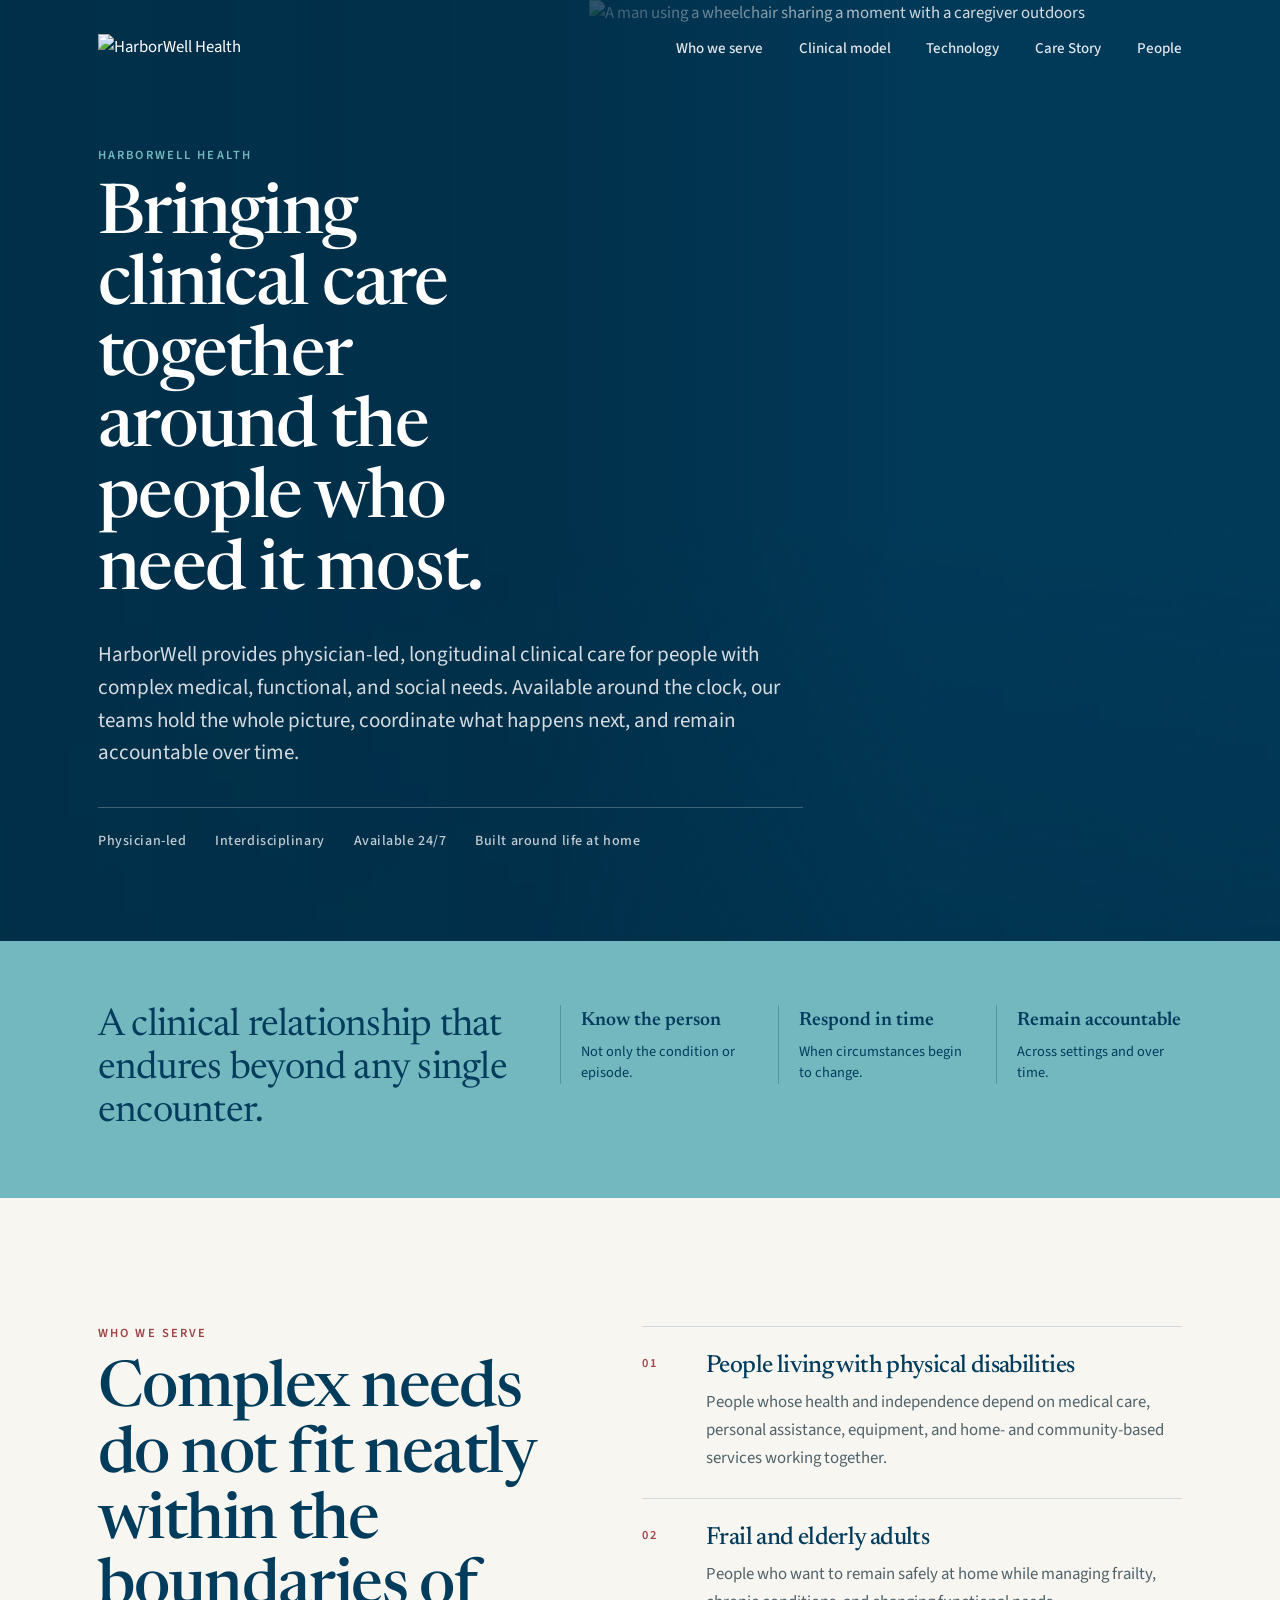
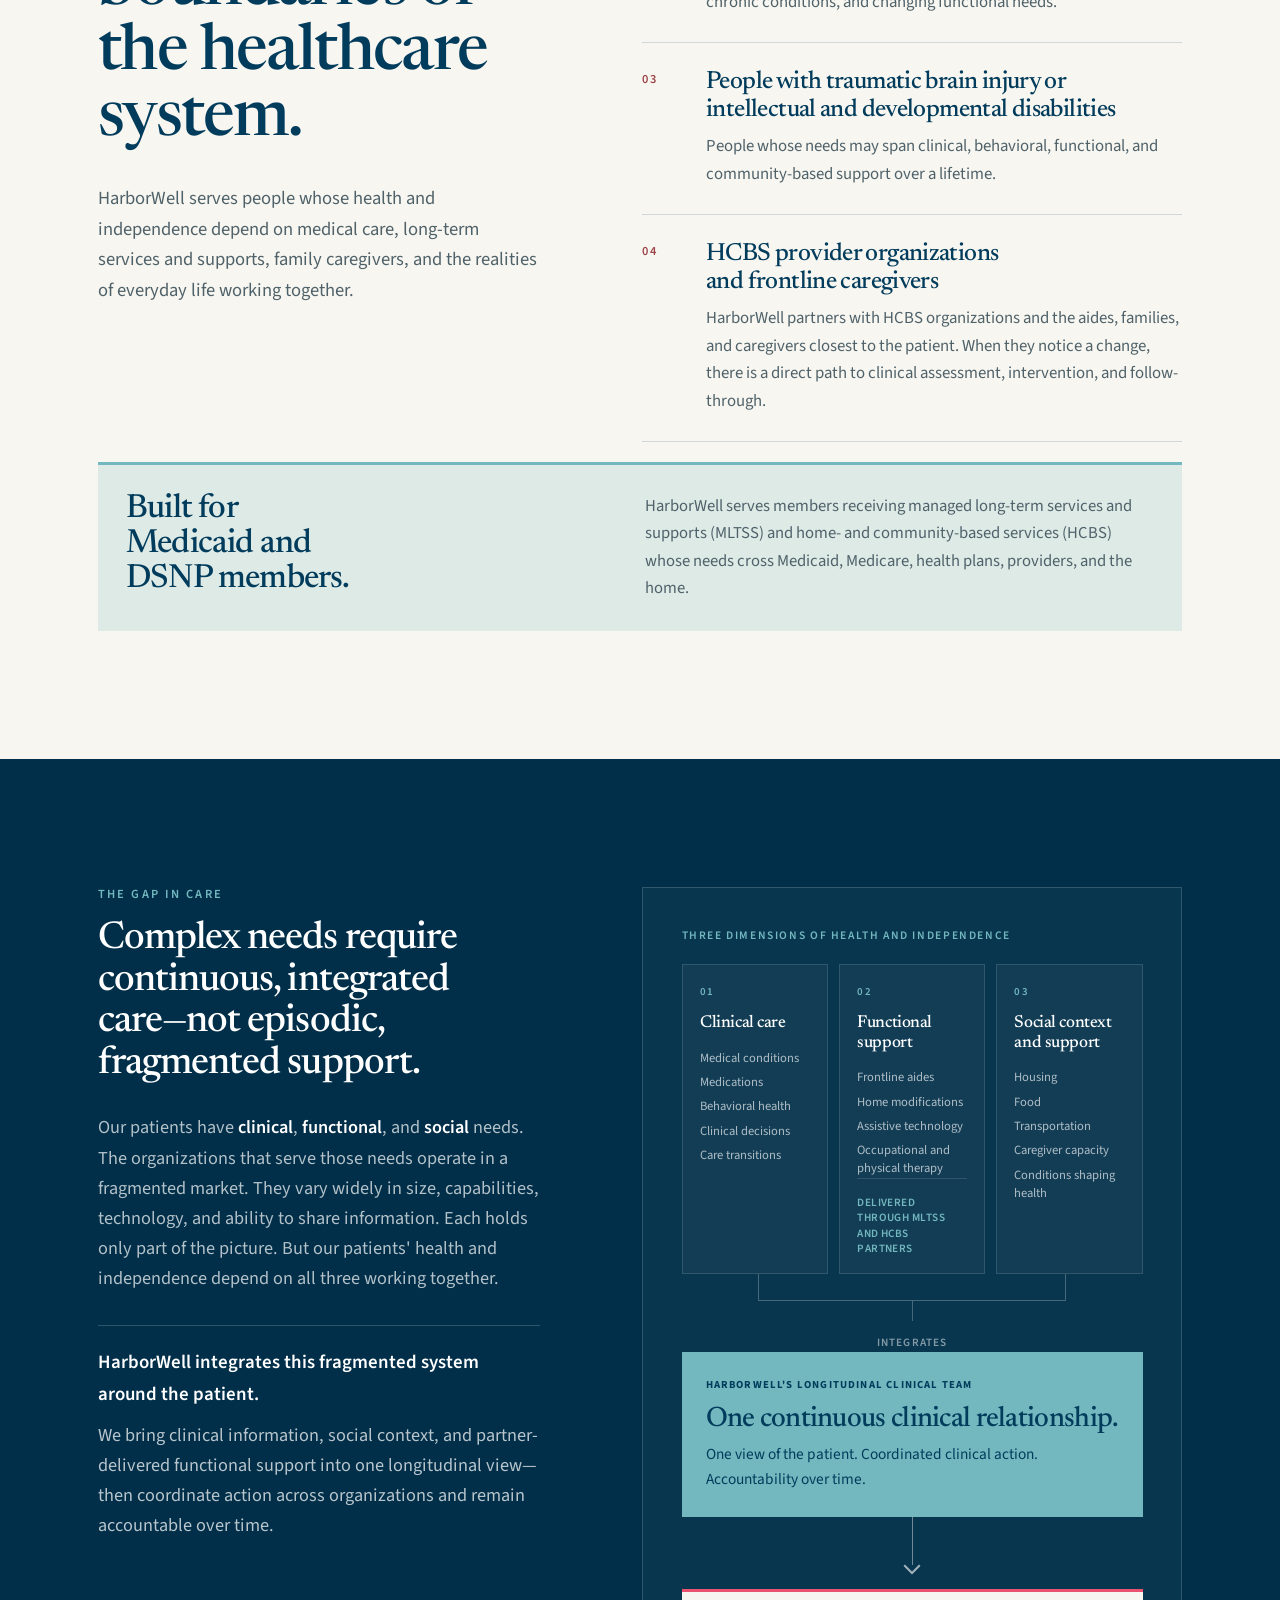
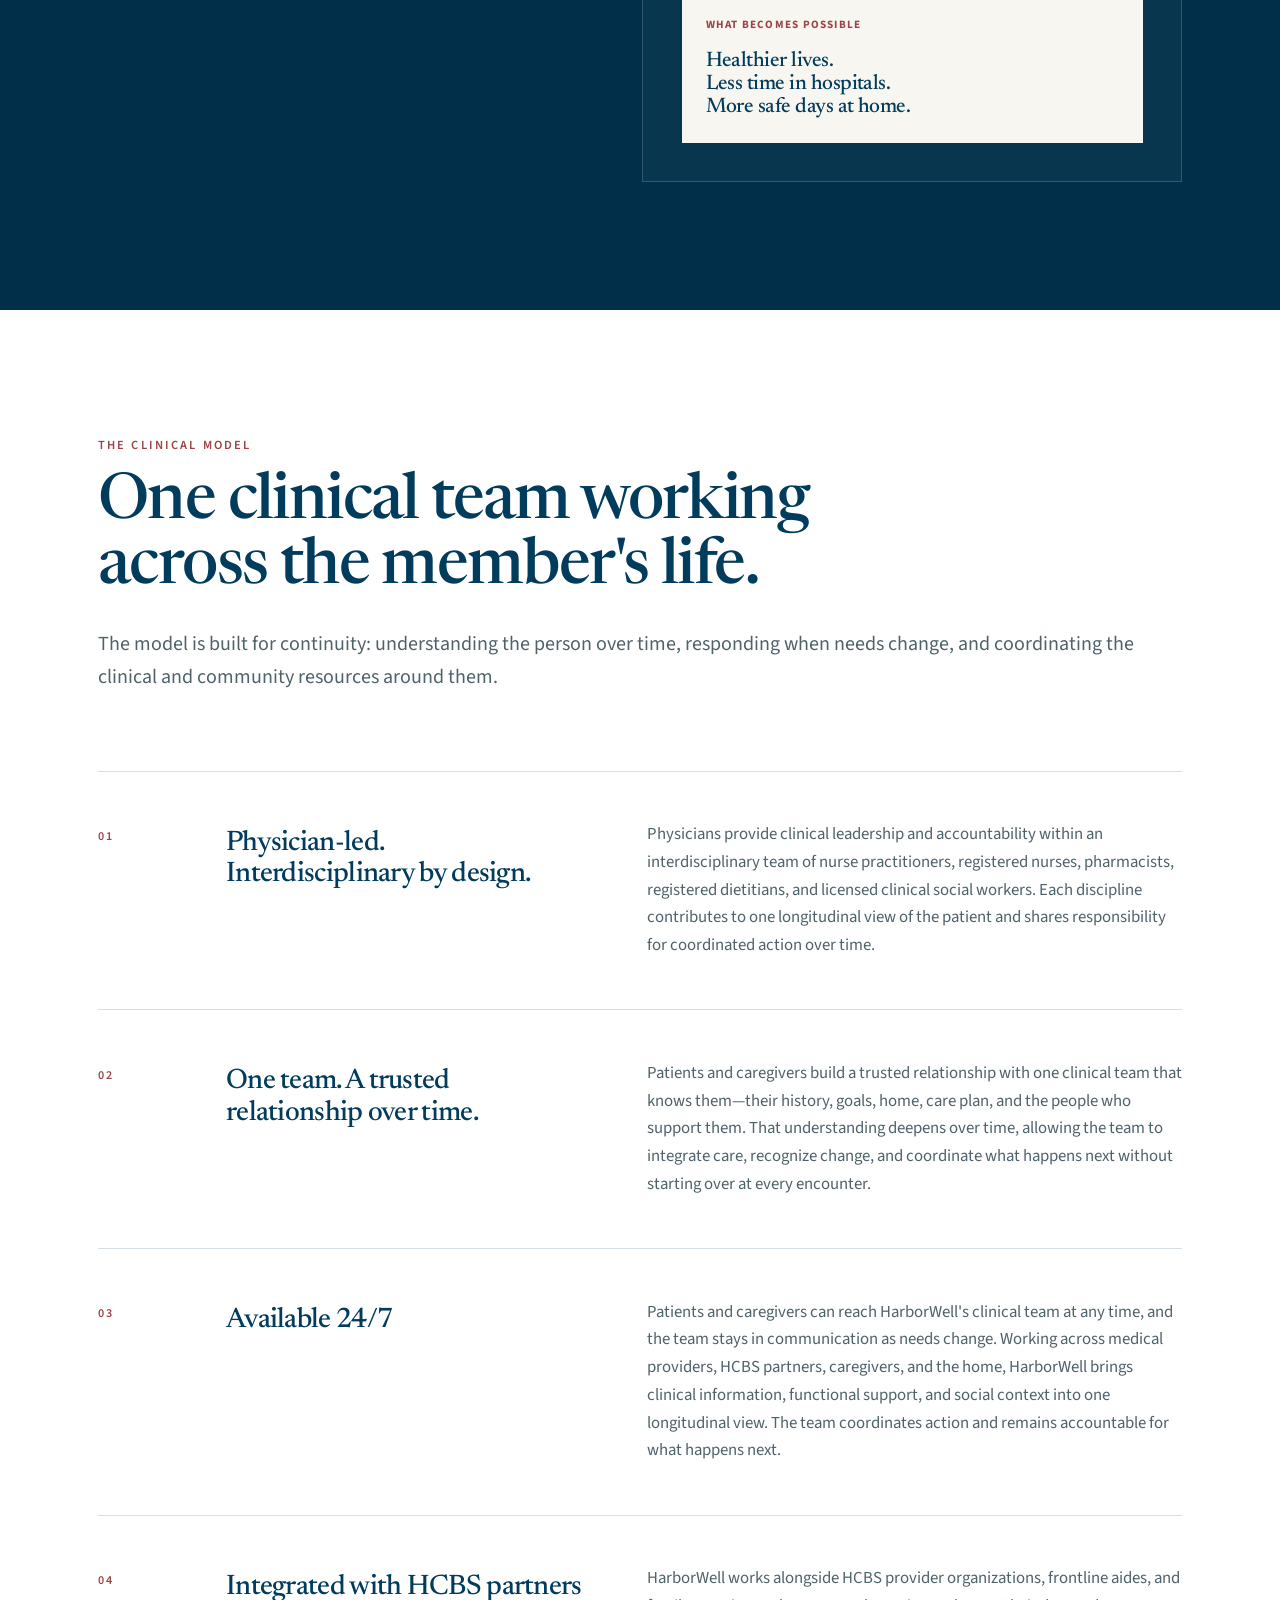
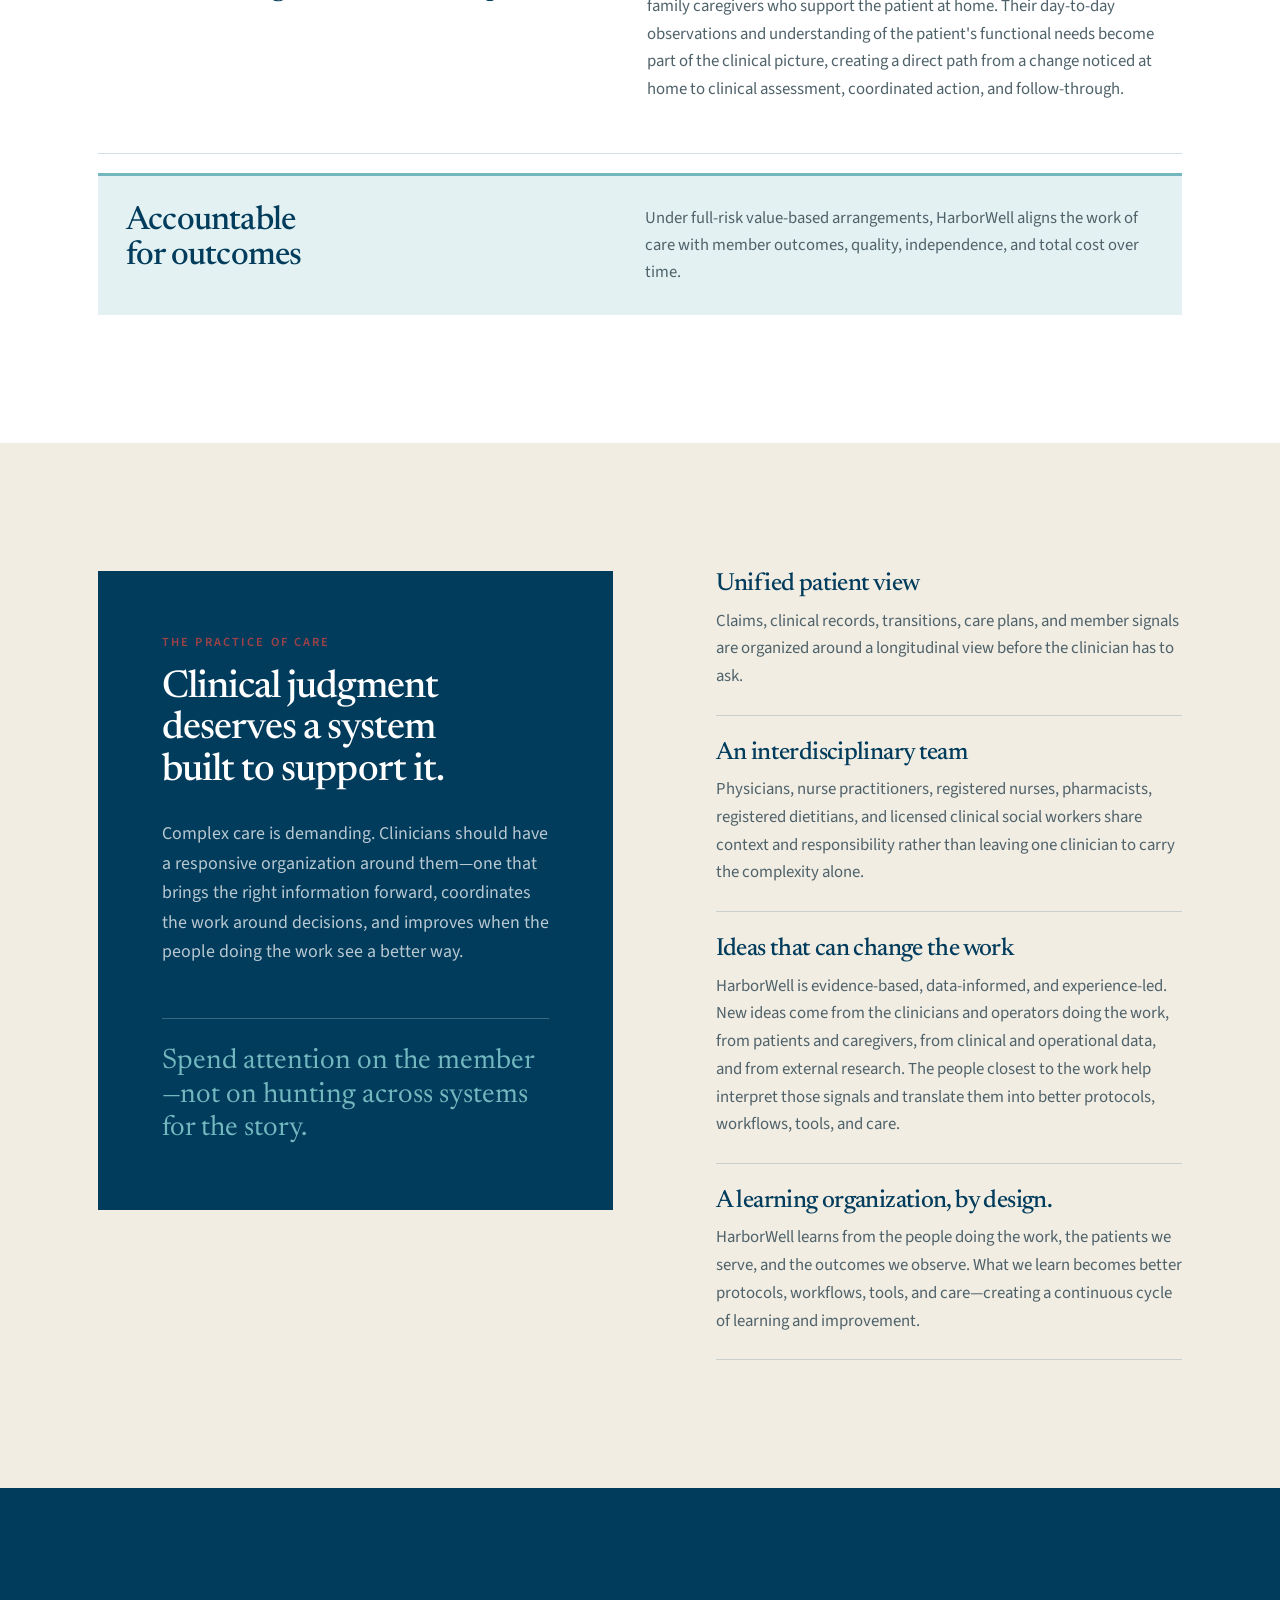
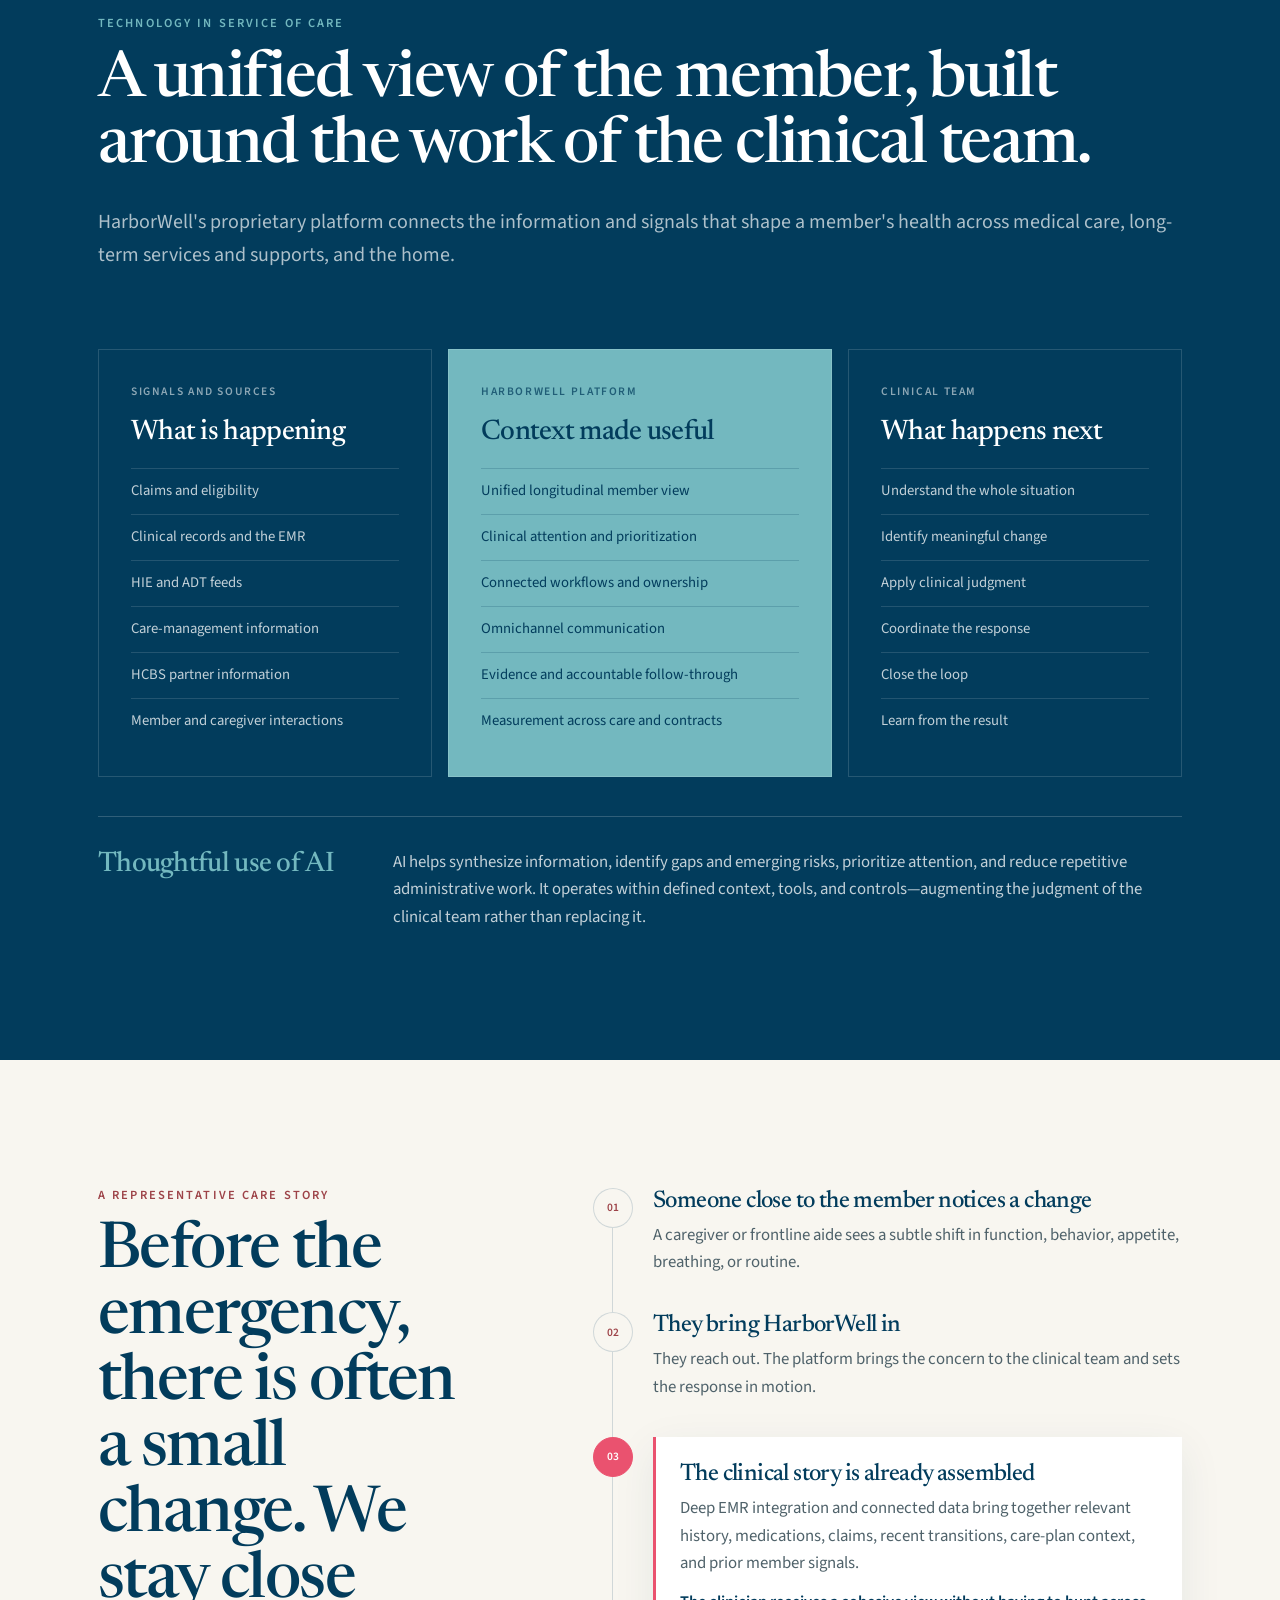
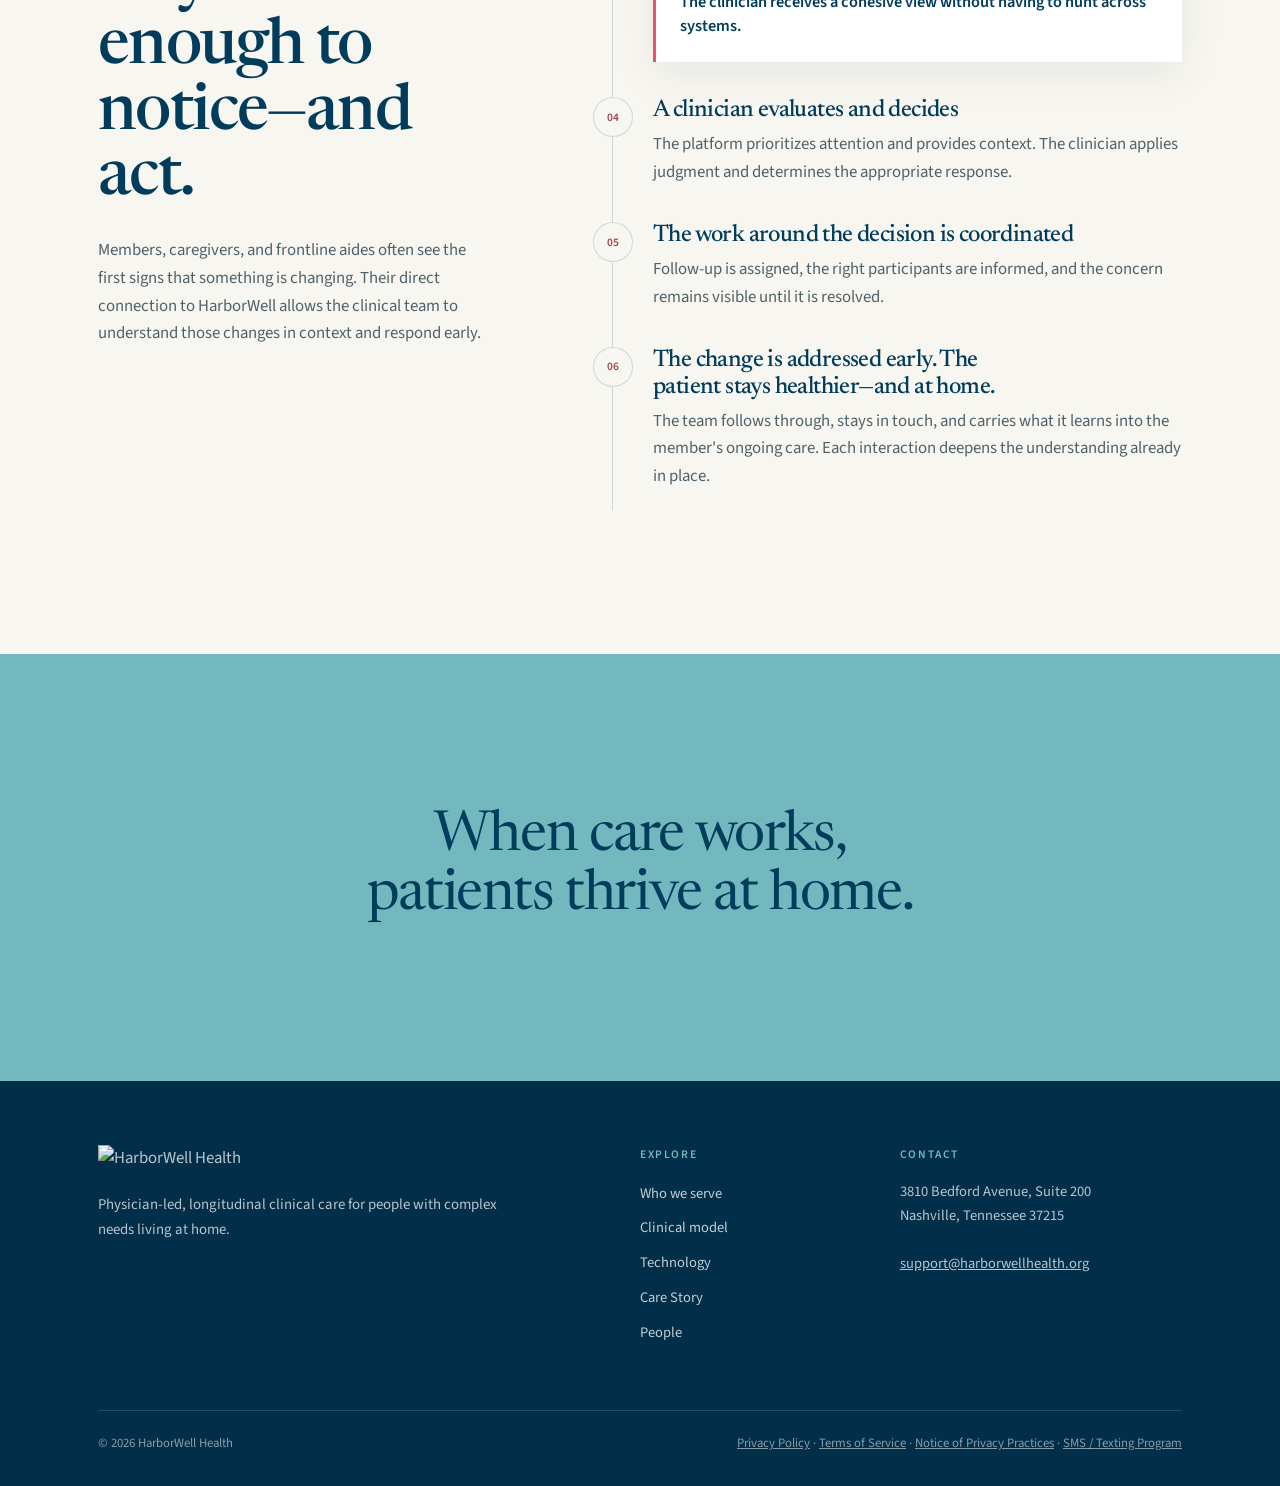
==== index.html @ b3f8090c "Initial commit: HarborWell Health website" ====
<!doctype html>
<html lang="en">
<head>
  <meta charset="utf-8">
  <meta name="viewport" content="width=device-width, initial-scale=1">
  <meta name="description" content="HarborWell Health brings physician-led, longitudinal clinical care together around people with complex needs living at home.">
  <title>HarborWell Health | Clinical care centered on the person</title>
  <link rel="preconnect" href="https://fonts.googleapis.com">
  <link rel="preconnect" href="https://fonts.gstatic.com" crossorigin>
  <link href="https://fonts.googleapis.com/css2?family=Newsreader:opsz,wght@6..72,400;6..72,500;6..72,600&amp;family=Source+Sans+3:wght@400;500;600&amp;display=swap" rel="stylesheet">
  <style>
    :root {
      --navy: #023c5c;
      --navy-deep: #012f49;
      --navy-soft: #0d4e6d;
      --ivory: #f1ede3;
      --ivory-light: #f8f6f0;
      --teal: #73b8bf;
      --teal-light: #dbecee;
      --coral: #ea526f;
      --brick: #9d4348;
      --mist: #b5c1c1;
      --ink: #18313e;
      --slate: #4f626a;
      --line: rgba(2, 60, 92, 0.16);
      --white: #fff;
      --serif: "Newsreader", Georgia, serif;
      --sans: "Source Sans 3", Arial, sans-serif;
      --max: 1180px;
      --gutter: clamp(1.25rem, 4vw, 3rem);
      --section: clamp(5rem, 10vw, 9rem);
    }

    *, *::before, *::after { box-sizing: border-box; }

    html { scroll-behavior: smooth; }

    section[id], footer[id] { scroll-margin-top: 88px; }

    body {
      margin: 0;
      color: var(--ink);
      background: var(--ivory-light);
      font-family: var(--sans);
      font-size: 1.05rem;
      line-height: 1.65;
      -webkit-font-smoothing: antialiased;
    }

    body.menu-open { overflow: hidden; }

    img { display: block; max-width: 100%; }

    a { color: inherit; }

    p { margin: 0 0 1.25rem; }

    h1, h2, h3, h4 {
      margin: 0;
      color: var(--navy);
      font-family: var(--serif);
      font-weight: 500;
      line-height: 1.03;
      letter-spacing: -0.025em;
      text-wrap: balance;
    }

    h1 { font-size: clamp(3rem, 5.4vw, 5.5rem); }
    h2 { font-size: clamp(2.45rem, 5vw, 4.8rem); }
    h3 { font-size: clamp(1.55rem, 2.2vw, 2.15rem); line-height: 1.12; }

    .container {
      width: min(100%, var(--max));
      margin-inline: auto;
      padding-inline: var(--gutter);
    }

    .section { padding-block: var(--section); }

    .eyebrow {
      display: block;
      margin-bottom: 1.1rem;
      color: var(--brick);
      font-size: 0.78rem;
      font-weight: 600;
      letter-spacing: 0.17em;
      line-height: 1.2;
      text-transform: uppercase;
    }

    .section-intro {
      max-width: none;
      margin-bottom: clamp(3rem, 6vw, 5rem);
    }

    .section-intro p {
      max-width: none;
      margin-top: 1.6rem;
      color: var(--slate);
      font-size: clamp(1.08rem, 1.6vw, 1.25rem);
    }

    .skip-link {
      position: fixed;
      top: 0.5rem;
      left: 0.5rem;
      z-index: 1000;
      padding: 0.65rem 0.9rem;
      color: var(--white);
      background: var(--navy);
      transform: translateY(-150%);
    }

    .skip-link:focus { transform: translateY(0); }

    /* Header */
    .site-header {
      position: fixed;
      inset: 0 0 auto;
      z-index: 20;
      color: var(--white);
      border-bottom: 1px solid transparent;
      background: transparent;
      transition: background 220ms ease, border-color 220ms ease, box-shadow 220ms ease;
    }

    .site-header.is-scrolled {
      border-color: rgba(255,255,255,0.11);
      background: rgba(1, 47, 73, 0.96);
      box-shadow: 0 8px 28px rgba(1, 35, 54, 0.16);
      -webkit-backdrop-filter: blur(12px);
      backdrop-filter: blur(12px);
    }

    .nav {
      display: flex;
      min-height: 96px;
      align-items: center;
      justify-content: space-between;
      gap: 2rem;
      transition: min-height 220ms ease;
    }

    .site-header.is-scrolled .nav { min-height: 72px; }

    .brand { display: inline-flex; align-items: center; text-decoration: none; }
    .brand img { width: 218px; height: auto; transition: width 220ms ease; }
    .site-header.is-scrolled .brand img { width: 176px; }

    .nav-links {
      display: flex;
      margin: 0;
      padding: 0;
      align-items: center;
      gap: clamp(1.25rem, 2.8vw, 2.4rem);
      list-style: none;
    }

    .nav-links a {
      padding-block: 0.35rem;
      border-bottom: 1px solid transparent;
      color: rgba(255,255,255,0.88);
      font-size: 0.94rem;
      font-weight: 500;
      text-decoration: none;
      transition: color 160ms ease, border-color 160ms ease;
    }

    .nav-links a:hover,
    .nav-links a:focus-visible {
      color: var(--white);
      border-color: rgba(255,255,255,0.65);
    }

    .menu-toggle {
      display: none;
      width: 44px;
      height: 44px;
      padding: 0;
      border: 1px solid rgba(255,255,255,0.35);
      border-radius: 50%;
      color: var(--white);
      background: transparent;
      font: inherit;
      cursor: pointer;
    }

    .menu-toggle span,
    .menu-toggle::before,
    .menu-toggle::after {
      display: block;
      width: 18px;
      height: 1px;
      margin: 4px auto;
      background: currentColor;
      content: "";
      transition: transform 180ms ease, opacity 180ms ease;
    }

    .menu-toggle[aria-expanded="true"] span { opacity: 0; }
    .menu-toggle[aria-expanded="true"]::before { transform: translateY(5px) rotate(45deg); }
    .menu-toggle[aria-expanded="true"]::after { transform: translateY(-5px) rotate(-45deg); }

    /* Hero */
    .hero {
      position: relative;
      min-height: min(960px, 100svh);
      overflow: hidden;
      color: var(--white);
      background: var(--navy);
    }

    .hero::before {
      position: absolute;
      inset: 0;
      z-index: 1;
      background:
        linear-gradient(90deg, rgba(1,47,73,0.97) 0%, rgba(1,47,73,0.89) 43%, rgba(1,47,73,0.18) 72%, rgba(1,47,73,0.12) 100%),
        linear-gradient(0deg, rgba(1,47,73,0.45), transparent 45%);
      content: "";
    }

    .hero__image {
      position: absolute;
      inset: 0 0 0 46%;
      width: 54%;
      height: 100%;
      object-fit: cover;
      object-position: center 35%;
    }

    .hero__inner {
      position: relative;
      z-index: 2;
      display: flex;
      min-height: min(960px, 100svh);
      padding-top: 148px;
      padding-bottom: 88px;
      align-items: flex-end;
    }

    .hero__copy { width: min(760px, 65%); }

    .hero .eyebrow { color: var(--teal); }

    .hero h1 {
      max-width: 10ch;
      color: var(--white);
    }

    .hero__lead {
      max-width: 43rem;
      margin-top: 1.9rem;
      margin-bottom: 0;
      color: rgba(255,255,255,0.83);
      font-size: clamp(1.1rem, 1.65vw, 1.32rem);
      line-height: 1.55;
    }

    .hero__principles {
      display: flex;
      margin-top: 2.4rem;
      padding-top: 1.35rem;
      border-top: 1px solid rgba(255,255,255,0.24);
      flex-wrap: wrap;
      gap: 0.55rem 1.8rem;
      color: rgba(255,255,255,0.76);
      font-size: 0.88rem;
      font-weight: 500;
      letter-spacing: 0.04em;
    }

    /* Thesis */
    .thesis {
      padding-block: clamp(2.8rem, 5vw, 4.4rem);
      color: var(--navy);
      background: var(--teal);
    }

    .thesis__grid {
      display: grid;
      grid-template-columns: 1.5fr repeat(3, 0.65fr);
      gap: 2rem;
      align-items: start;
    }

    .thesis__statement {
      max-width: 28rem;
      font-family: var(--serif);
      font-size: clamp(1.75rem, 3vw, 2.75rem);
      line-height: 1.12;
      letter-spacing: -0.02em;
    }

    .thesis__item {
      padding-left: 1.25rem;
      border-left: 1px solid rgba(2,60,92,0.28);
    }

    .thesis__item strong {
      display: block;
      margin-bottom: 0.35rem;
      font-family: var(--serif);
      font-size: 1.2rem;
      font-weight: 600;
    }

    .thesis__item span { display: block; font-size: 0.9rem; line-height: 1.45; }

    /* Who we serve */
    .serve { background: var(--ivory-light); }

    .serve__grid {
      display: grid;
      grid-template-columns: 0.9fr 1.1fr;
      gap: clamp(3rem, 8vw, 7rem);
      align-items: start;
    }

    .serve__lead {
      position: sticky;
      top: 3rem;
    }

    .serve__lead p {
      max-width: 34rem;
      margin-top: 1.8rem;
      color: var(--slate);
      font-size: 1.16rem;
    }

    .population-list {
      margin: 0;
      padding: 0;
      border-top: 1px solid var(--line);
      list-style: none;
    }

    .population-list li {
      display: grid;
      padding-block: 1.6rem;
      border-bottom: 1px solid var(--line);
      grid-template-columns: 3rem 1fr;
      gap: 1rem;
    }

    .population-list .num {
      color: var(--brick);
      font-size: 0.78rem;
      font-weight: 600;
      letter-spacing: 0.12em;
    }

    .population-list h3 { margin-bottom: 0.55rem; font-size: 1.55rem; }
    .population-list p { margin: 0; color: var(--slate); }

    .serve__context {
      display: grid;
      margin-top: clamp(0.75rem, 1.5vw, 1.25rem);
      padding: clamp(1.5rem, 2.2vw, 2.25rem);
      border-top: 3px solid var(--teal);
      grid-column: 1 / -1;
      grid-template-columns: 0.9fr 1.1fr;
      gap: clamp(2rem, 8vw, 7rem);
      background: rgba(115,184,191,0.2);
    }

    .serve__context h3 {
      max-width: 13ch;
      font-size: clamp(1.75rem, 2.6vw, 2.75rem);
      line-height: 1.05;
    }

    .serve__context p {
      max-width: 44rem;
      margin: 0;
      align-self: end;
      color: var(--slate);
      font-size: clamp(1.02rem, 1.3vw, 1.15rem);
    }

    /* Fragmentation */
    .fragment {
      color: rgba(255,255,255,0.82);
      background: var(--navy-deep);
    }

    .fragment h2, .fragment h3 { color: var(--white); }
    .fragment h2 {
      font-size: clamp(2.15rem, 3vw, 3.35rem);
      line-height: 1.08;
    }
    .fragment .eyebrow { color: var(--teal); }

    .fragment__grid {
      display: grid;
      grid-template-columns: 0.9fr 1.1fr;
      gap: clamp(3rem, 8vw, 7rem);
      align-items: start;
    }

.fragment__copy {
  padding-top: 0;
  align-self: start;
}

    .fragment__copy p {
      max-width: 34rem;
      margin-top: 1.7rem;
      color: rgba(255,255,255,0.92);
      font-size: 1.14rem;
      font-weight: 500;
    }

    .fragment__copy .fragment__problem {
      color: rgba(255,255,255,0.7);
      font-weight: 400;
    }

    .fragment__problem strong {
      color: var(--white);
      font-weight: 600;
    }

    .fragment__copy .fragment__gap-copy {
      padding-left: 1.1rem;
      border-left: 2px solid var(--teal);
      color: rgba(255,255,255,0.62);
      font-weight: 400;
    }

    .fragment__gap-copy strong {
      display: block;
      margin-top: 0.35rem;
      color: var(--white);
      font-weight: 600;
    }

    .fragment__copy .fragment__response {
      margin-top: 2rem;
      padding-top: 1.35rem;
      border-top: 1px solid rgba(255,255,255,0.18);
      color: rgba(255,255,255,0.72);
      font-weight: 400;
    }

    .fragment__response strong {
      display: block;
      margin-bottom: 0.65rem;
      color: var(--white);
      font-size: 1.18rem;
      font-weight: 600;
    }

    .fragment__copy .supporting-detail {
      color: rgba(255,255,255,0.58);
      font-weight: 400;
    }

    .fragment__diagram {
      position: relative;
      padding: clamp(1.4rem, 3vw, 2.4rem);
      border: 1px solid rgba(255,255,255,0.16);
      background: rgba(255,255,255,0.035);
    }

    .fragment__label {
      margin-bottom: 1.2rem;
      color: var(--teal);
      font-size: 0.72rem;
      font-weight: 600;
      letter-spacing: 0.14em;
      text-transform: uppercase;
    }

    .dimensions {
      display: grid;
      grid-template-columns: repeat(3, minmax(0, 1fr));
      gap: 0.65rem;
    }

    .dimension {
      display: flex;
      min-height: 260px;
      padding: 1.1rem;
      border: 1px solid rgba(255,255,255,0.13);
      flex-direction: column;
      color: rgba(255,255,255,0.66);
      background: rgba(255,255,255,0.035);
    }

    .dimension__number {
      margin-bottom: 0.8rem;
      color: var(--teal);
      font-size: 0.68rem;
      font-weight: 600;
      letter-spacing: 0.12em;
    }

    .dimension h3 {
      color: var(--white);
      font-size: 1.08rem;
      line-height: 1.15;
    }

    .dimension ul {
      margin: 1rem 0 0;
      padding: 0;
      list-style: none;
      font-size: 0.79rem;
      line-height: 1.42;
    }

    .dimension li + li { margin-top: 0.4rem; }

    .dimension__note {
      margin-top: auto;
      padding-top: 1rem;
      border-top: 1px solid rgba(255,255,255,0.12);
      color: var(--teal);
      font-size: 0.7rem;
      font-weight: 600;
      line-height: 1.35;
      letter-spacing: 0.04em;
      text-transform: uppercase;
    }

    .dimension-connector {
      position: relative;
      display: flex;
      height: 78px;
      align-items: flex-end;
      justify-content: center;
      color: rgba(255,255,255,0.5);
      font-size: 0.7rem;
      font-weight: 600;
      letter-spacing: 0.1em;
      text-transform: uppercase;
    }

    .dimension-connector::before {
      position: absolute;
      top: 0;
      right: 16.667%;
      left: 16.667%;
      height: 27px;
      border-right: 1px solid rgba(255,255,255,0.25);
      border-bottom: 1px solid rgba(255,255,255,0.25);
      border-left: 1px solid rgba(255,255,255,0.25);
      content: "";
    }

    .dimension-connector::after {
      position: absolute;
      top: 27px;
      left: 50%;
      width: 1px;
      height: 20px;
      background: rgba(255,255,255,0.25);
      content: "";
    }

    .continuity-card {
      padding: 1.5rem;
      color: var(--navy);
      background: var(--teal);
    }

    .continuity-card__kicker {
      display: block;
      margin-bottom: 0.65rem;
      font-size: 0.67rem;
      font-weight: 700;
      letter-spacing: 0.11em;
      text-transform: uppercase;
    }

    .continuity-card h3 {
      margin-bottom: 0.45rem;
      color: var(--navy);
      font-family: var(--serif);
      font-size: clamp(1.45rem, 2.2vw, 2rem);
      line-height: 1.08;
    }
    .continuity-card p { margin: 0; font-size: 0.96rem; }

    .outcome-connector {
      position: relative;
      height: 72px;
    }

    .outcome-connector::before {
      position: absolute;
      top: 0;
      left: 50%;
      width: 1px;
      height: 48px;
      background: rgba(255,255,255,0.42);
      content: "";
    }

    .outcome-connector::after {
      position: absolute;
      bottom: 17px;
      left: calc(50% - 6px);
      width: 12px;
      height: 12px;
      border-right: 2px solid rgba(255,255,255,0.62);
      border-bottom: 2px solid rgba(255,255,255,0.62);
      content: "";
      transform: rotate(45deg);
    }

    .outcomes-card {
      padding: 1.5rem;
      border-top: 3px solid var(--coral);
      color: var(--navy);
      background: var(--ivory-light);
    }

    .outcomes-card__kicker {
      display: block;
      margin-bottom: 1rem;
      color: var(--brick);
      font-size: 0.7rem;
      font-weight: 700;
      letter-spacing: 0.11em;
      text-transform: uppercase;
    }

    .outcomes-card h3 {
      max-width: none;
      margin: 0;
      color: var(--navy);
      font-family: var(--serif);
      font-size: clamp(1.25rem, 1.65vw, 1.7rem);
      line-height: 1.08;
    }

    .outcomes-card h3 span { display: block; }

    .outcomes-card p {
      max-width: 58rem;
      margin: 1rem 0 0;
      color: var(--slate);
      font-size: 0.94rem;
      line-height: 1.55;
    }

    .outcomes-card p strong {
      color: var(--navy);
      font-weight: 600;
    }

    /* Model */
    .model { background: var(--white); }

    .model__list {
      border-top: 1px solid var(--line);
    }

    .model__row {
      display: grid;
      padding-block: clamp(1.8rem, 4vw, 3.1rem);
      border-bottom: 1px solid var(--line);
      grid-template-columns: 5rem 0.8fr 1.15fr;
      gap: clamp(1rem, 4vw, 3rem);
      align-items: start;
    }

    .model__number {
      padding-top: 0.35rem;
      color: var(--brick);
      font-size: 0.76rem;
      font-weight: 600;
      letter-spacing: 0.14em;
    }

    .model__row h3 { padding-top: 0.4rem; }
    .model__row p { max-width: 37rem; margin: 0; color: var(--slate); }

    /* Practice */
    .practice { background: var(--ivory); }

    .practice__grid {
      display: grid;
      grid-template-columns: 1.05fr 0.95fr;
      gap: clamp(3rem, 8vw, 7rem);
      align-items: start;
    }

    .practice__statement {
      padding: clamp(2rem, 5vw, 4rem);
      color: var(--white);
      background: var(--navy);
    }

    .practice__statement h2 {
      color: var(--white);
      font-size: clamp(2.15rem, 3vw, 3.35rem);
      line-height: 1.08;
    }

    .practice__statement p {
      margin-top: 1.7rem;
      color: rgba(255,255,255,0.72);
      font-size: 1.12rem;
    }

    .practice__quote {
      margin-top: 3.2rem;
      padding-top: 1.6rem;
      border-top: 1px solid rgba(255,255,255,0.22);
      color: var(--teal);
      font-family: var(--serif);
      font-size: clamp(1.45rem, 2.2vw, 2rem);
      line-height: 1.2;
    }

    .practice__points {
      display: grid;
      gap: 0;
      padding-top: 0;
      align-self: start;
    }

    .practice__point {
      padding-block: 1.5rem;
      border-bottom: 1px solid var(--line);
    }

    .practice__point:first-child { padding-top: 0; }
    .practice__point h3 { margin-bottom: 0.55rem; font-size: 1.55rem; }
    .practice__point p { margin: 0; color: var(--slate); }

    /* Care story */
    .story { background: var(--ivory-light); }

    .story__grid {
      display: grid;
      grid-template-columns: 0.8fr 1.2fr;
      gap: clamp(3rem, 8vw, 7rem);
      align-items: start;
    }

    .story__intro { position: sticky; top: 3rem; align-self: start; }
    .story__intro p { margin-top: 1.5rem; color: var(--slate); }

    .story__steps {
      position: relative;
      display: grid;
      gap: 0;
    }

    .story__steps::before {
      position: absolute;
      top: 1rem;
      bottom: 1rem;
      left: 19px;
      width: 1px;
      background: var(--line);
      content: "";
    }

    .story__step {
      position: relative;
      display: grid;
      padding: 0 0 2.2rem;
      grid-template-columns: 40px 1fr;
      gap: 1.25rem;
    }

    .story__dot {
      position: relative;
      z-index: 1;
      display: grid;
      width: 40px;
      height: 40px;
      border: 1px solid var(--line);
      border-radius: 50%;
      place-items: center;
      color: var(--brick);
      background: var(--ivory-light);
      font-size: 0.72rem;
      font-weight: 600;
    }

    .story__step h3 { margin-bottom: 0.45rem; font-size: 1.5rem; }
    .story__step p { margin: 0; color: var(--slate); }
    .story__step .story__emphasis {
      margin-top: 0.8rem;
      color: var(--navy);
      font-size: 1.02rem;
      font-weight: 600;
      line-height: 1.45;
    }

    .story__step--context .story__body {
      padding: 1.5rem;
      border-left: 3px solid var(--coral);
      background: var(--white);
      box-shadow: 0 12px 40px rgba(2,60,92,0.08);
    }

    .story__step--context .story__dot {
      border-color: var(--coral);
      color: var(--white);
      background: var(--coral);
    }

    /* Technology */
    .technology {
      color: rgba(255,255,255,0.76);
      background: var(--navy);
    }

    .technology h2, .technology h3 { color: var(--white); }
    .technology .eyebrow { color: var(--teal); }
    .technology .section-intro p {
      color: rgba(255,255,255,0.68);
    }

    .platform-flow {
      display: grid;
      grid-template-columns: 1fr 1.15fr 1fr;
      gap: 1rem;
      align-items: stretch;
    }

    .platform-column {
      padding: clamp(1.3rem, 3vw, 2rem);
      border: 1px solid rgba(255,255,255,0.14);
    }

    .platform-column--core {
      color: var(--navy);
      background: var(--teal);
    }

    .platform-column--core h3 { color: var(--navy); }

    .platform-kicker {
      display: block;
      margin-bottom: 1rem;
      font-size: 0.72rem;
      font-weight: 600;
      letter-spacing: 0.14em;
      text-transform: uppercase;
      opacity: 0.72;
    }

    .platform-column h3 { margin-bottom: 1.2rem; }

    .platform-list { margin: 0; padding: 0; list-style: none; }

    .platform-list li {
      padding-block: 0.65rem;
      border-top: 1px solid rgba(255,255,255,0.13);
      font-size: 0.92rem;
    }

    .platform-column--core .platform-list li { border-color: rgba(2,60,92,0.2); }

    .ai-note {
      display: grid;
      margin-top: 2.4rem;
      padding-top: 2rem;
      border-top: 1px solid rgba(255,255,255,0.18);
      grid-template-columns: 0.5fr 1.5fr;
      gap: 2rem;
    }

    .ai-note h3 { color: var(--teal); }
    .ai-note p { max-width: 48rem; margin: 0; }

    /* People */
    .people { background: var(--white); }

    .people__grid {
      display: grid;
      grid-template-columns: 1fr 1fr;
      gap: clamp(3rem, 8vw, 7rem);
      align-items: start;
    }

    .people__copy p {
      max-width: 35rem;
      margin-top: 1.7rem;
      color: var(--slate);
      font-size: 1.12rem;
    }

    .experience {
      display: grid;
      border-top: 1px solid var(--line);
      grid-template-columns: 1fr 1fr;
    }

    .experience span {
      padding: 1.2rem 0.5rem 1.2rem 0;
      border-bottom: 1px solid var(--line);
      color: var(--navy);
      font-family: var(--serif);
      font-size: 1.18rem;
    }

    .experience span:nth-child(even) { padding-left: 1.2rem; border-left: 1px solid var(--line); }

    .culture-note {
      margin-top: clamp(3.5rem, 7vw, 6rem);
      padding: clamp(2rem, 5vw, 4rem);
      color: var(--navy);
      background: var(--ivory);
    }

    .culture-note__grid {
      display: grid;
      grid-template-columns: 0.8fr 1.2fr;
      gap: clamp(2rem, 6vw, 5rem);
      align-items: start;
    }

    .culture-note p { margin: 0; color: var(--slate); font-size: 1.08rem; }

    /* Shared accountability */
    .system { background: var(--ivory-light); }

    .system__grid {
      display: grid;
      grid-template-columns: repeat(3, 1fr);
      border-top: 1px solid var(--line);
      border-bottom: 1px solid var(--line);
    }

    .system__item { padding: 2rem; }
    .system__item + .system__item { border-left: 1px solid var(--line); }
    .system__item h3 { margin-bottom: 1rem; }
    .system__item p { margin: 0; color: var(--slate); }

    .accountability {
      display: grid;
      margin-top: 4rem;
      padding: clamp(2rem, 5vw, 4rem);
      color: rgba(255,255,255,0.74);
      background: var(--navy-deep);
      grid-template-columns: 0.9fr 1.1fr;
      gap: clamp(2rem, 6vw, 5rem);
      align-items: start;
    }

    .accountability h3 { color: var(--white); font-size: clamp(2rem, 3.6vw, 3.2rem); }

    .measure-list {
      display: grid;
      margin: 0;
      padding: 0;
      grid-template-columns: 1fr 1fr;
      gap: 0.8rem 1.5rem;
      list-style: none;
    }

    .measure-list li {
      padding-bottom: 0.65rem;
      border-bottom: 1px solid rgba(255,255,255,0.15);
      font-size: 0.92rem;
    }

    /* Close */
    .closing {
      padding-block: clamp(5.5rem, 12vw, 10rem);
      text-align: center;
      background: var(--teal);
    }

    .closing p {
      max-width: 24ch;
      margin: 0 auto;
      color: var(--navy);
      font-family: var(--serif);
      font-size: clamp(2.4rem, 4.4vw, 4.5rem);
      line-height: 1.06;
      letter-spacing: -0.025em;
      text-wrap: balance;
    }

    /* Footer */
    .site-footer {
      padding-block: 4rem 2rem;
      color: rgba(255,255,255,0.72);
      background: var(--navy-deep);
    }

    .footer__grid {
      display: grid;
      grid-template-columns: 1.4fr 0.6fr 0.8fr;
      gap: 3rem;
    }

    .footer__brand img { width: 190px; }
    .footer__brand p { max-width: 25rem; margin-top: 1.3rem; font-size: 0.93rem; }

    .footer__heading {
      margin-bottom: 1rem;
      color: var(--teal);
      font-size: 0.72rem;
      font-weight: 600;
      letter-spacing: 0.14em;
      text-transform: uppercase;
    }

    .footer__links { margin: 0; padding: 0; list-style: none; }
    .footer__links li { margin-bottom: 0.45rem; }

    .footer__links a {
      color: rgba(255,255,255,0.76);
      font-size: 0.91rem;
      text-decoration: none;
    }

    .footer__links a:hover,
    .footer__links a:focus-visible { color: var(--white); text-decoration: underline; }

    .footer__address { margin: 0; font-style: normal; font-size: 0.91rem; }

    .footer__bottom {
      display: flex;
      margin-top: 3.5rem;
      padding-top: 1.4rem;
      border-top: 1px solid rgba(255,255,255,0.14);
      justify-content: space-between;
      gap: 1rem;
      color: rgba(255,255,255,0.52);
      font-size: 0.8rem;
    }

    /* Subtle reveal, with content visible when JS is unavailable */
    .js .reveal {
      opacity: 0;
      transform: translateY(18px);
      transition: opacity 700ms ease, transform 700ms ease;
    }

    .js .reveal.is-visible { opacity: 1; transform: none; }

    @media (prefers-reduced-motion: reduce) {
      html { scroll-behavior: auto; }
      .js .reveal { opacity: 1; transform: none; transition: none; }
    }

    @media (max-width: 900px) {
      .nav { min-height: 82px; }
      .brand img { width: 180px; }
      .site-header.is-scrolled .nav { min-height: 66px; }
      .site-header.is-scrolled .brand img { width: 158px; }
      .menu-toggle { display: block; position: relative; z-index: 30; }

      .nav-links {
        position: fixed;
        inset: 0;
        z-index: 25;
        display: none;
        padding: 7rem var(--gutter) 3rem;
        align-items: flex-start;
        flex-direction: column;
        gap: 0;
        background: var(--navy-deep);
      }

      .nav-links.is-open { display: flex; }
      .nav-links li { width: 100%; }
      .nav-links a { display: block; padding-block: 1rem; border-bottom: 1px solid rgba(255,255,255,0.14); font-family: var(--serif); font-size: 1.8rem; }

      .hero { min-height: 900px; }
      .hero::before { background: linear-gradient(0deg, rgba(1,47,73,0.99) 0%, rgba(1,47,73,0.9) 48%, rgba(1,47,73,0.25) 100%); }
      .hero__image { inset: 0 0 auto; width: 100%; height: 52%; object-position: center 35%; }
      .hero__inner { min-height: 900px; padding-top: 120px; padding-bottom: 56px; align-items: flex-end; }
      .hero__copy { width: 100%; }
      .hero h1 { max-width: 11ch; }

      .thesis__grid,
      .serve__grid,
      .fragment__grid,
      .practice__grid,
      .story__grid,
      .people__grid,
      .culture-note__grid,
      .accountability { grid-template-columns: 1fr; }

      .thesis__grid { gap: 1.4rem; }
      .fragment__copy, .practice__points { padding-top: 0; }
      .thesis__item { padding: 1rem 0 0; border-top: 1px solid rgba(2,60,92,0.28); border-left: 0; }
      .serve__lead, .story__intro { position: static; }
      .serve__context { grid-template-columns: 1fr; gap: 1.25rem; }
      .platform-flow { grid-template-columns: 1fr; }
      .ai-note { grid-template-columns: 1fr; }
      .system__grid { grid-template-columns: 1fr; }
      .system__item { padding-inline: 0; }
      .system__item + .system__item { border-top: 1px solid var(--line); border-left: 0; }
      .footer__grid { grid-template-columns: 1fr 1fr; }
      .footer__brand { grid-column: 1 / -1; }
    }

    @media (max-width: 620px) {
      body { font-size: 1rem; }
      h1 { font-size: clamp(2.75rem, 11.5vw, 3.75rem); }
      .hero { min-height: 840px; }
      .hero__inner { min-height: 840px; }
      .hero__principles { display: grid; gap: 0.35rem; }
      .model__row { grid-template-columns: 2.5rem 1fr; }
      .model__row h3 { padding-top: 0; }
      .model__row p { grid-column: 2; }
      .dimensions { grid-template-columns: 1fr; }
      .dimension { min-height: 0; }
      .dimension-connector { height: 58px; }
      .dimension-connector::before {
        top: 0;
        right: auto;
        left: 50%;
        width: 1px;
        height: 25px;
        border: 0;
        background: rgba(255,255,255,0.25);
      }
      .dimension-connector::after { display: none; }
      .experience { grid-template-columns: 1fr; }
      .experience span:nth-child(even) { padding-left: 0; border-left: 0; }
      .measure-list { grid-template-columns: 1fr; }
      .footer__grid { grid-template-columns: 1fr; }
      .footer__brand { grid-column: auto; }
      .footer__bottom { flex-direction: column; }
    }
  </style>
  <script>document.documentElement.classList.add('js');</script>
</head>
<body>
  <a class="skip-link" href="#main">Skip to main content</a>

  <header class="site-header">
    <div class="container nav">
      <a class="brand" href="#top" aria-label="HarborWell Health home">
        <img src="https://static.wixstatic.com/media/47c97a_ce5856b21baf440bb5c9df2c99164563~mv2.png/v1/fill/w_302,h_94,al_c,q_85,usm_0.66_1.00_0.01,enc_avif,quality_auto/47c97a_ce5856b21baf440bb5c9df2c99164563~mv2.png" alt="HarborWell Health">
      </a>
      <button class="menu-toggle" type="button" aria-expanded="false" aria-controls="primary-navigation" aria-label="Open navigation"><span></span></button>
      <nav aria-label="Primary navigation">
        <ul class="nav-links" id="primary-navigation">
          <li><a href="#who-we-serve">Who we serve</a></li>
          <li><a href="#clinical-model">Clinical model</a></li>
          <li><a href="#technology">Technology</a></li>
          <li><a href="#care-story">Care Story</a></li>
          <li><a href="people.html">People</a></li>
        </ul>
      </nav>
    </div>
  </header>

  <main id="main">
    <section class="hero" id="top" aria-labelledby="hero-title">
      <img class="hero__image" src="https://static.wixstatic.com/media/47c97a_99fb8b028b574e80a5fd7dc023efbceb~mv2.jpg/v1/fill/w_1200,h_1200,al_c,q_90,enc_avif,quality_auto/47c97a_99fb8b028b574e80a5fd7dc023efbceb~mv2.jpg" alt="A man using a wheelchair sharing a moment with a caregiver outdoors">
      <div class="container hero__inner">
        <div class="hero__copy reveal">
          <span class="eyebrow">HarborWell Health</span>
          <h1 id="hero-title">Bringing clinical care together around the people who need it most.</h1>
          <p class="hero__lead">HarborWell provides physician-led, longitudinal clinical care for people with complex medical, functional, and social needs. Available around the clock, our teams hold the whole picture, coordinate what happens next, and remain accountable over time.</p>
          <div class="hero__principles" aria-label="HarborWell care principles">
            <span>Physician-led</span>
            <span>Interdisciplinary</span>
            <span>Available 24/7</span>
            <span>Built around life at home</span>
          </div>
        </div>
      </div>
    </section>

    <section class="thesis" aria-label="HarborWell's purpose">
      <div class="container thesis__grid reveal">
        <div class="thesis__statement">A clinical relationship that endures beyond any single encounter.</div>
        <div class="thesis__item"><strong>Know the person</strong><span>Not only the condition or episode.</span></div>
        <div class="thesis__item"><strong>Respond in time</strong><span>When circumstances begin to change.</span></div>
        <div class="thesis__item"><strong>Remain accountable</strong><span>Across settings and over time.</span></div>
      </div>
    </section>

    <section class="section serve" id="who-we-serve" aria-labelledby="serve-title">
      <div class="container">
        <div class="serve__grid">
          <div class="serve__lead reveal">
            <span class="eyebrow">Who we serve</span>
            <h2 id="serve-title">Complex needs do not fit neatly within the boundaries of the healthcare system.</h2>
            <p>HarborWell serves people whose health and independence depend on medical care, long-term services and supports, family caregivers, and the realities of everyday life working together.</p>
          </div>
          <ol class="population-list reveal">
            <li>
              <span class="num">01</span>
              <div><h3>People living with physical disabilities</h3><p>People whose health and independence depend on medical care, personal assistance, equipment, and home- and community-based services working together.</p></div>
            </li>
            <li>
              <span class="num">02</span>
              <div><h3>Frail and elderly adults</h3><p>People who want to remain safely at home while managing frailty, chronic conditions, and changing functional needs.</p></div>
            </li>
            <li>
              <span class="num">03</span>
              <div><h3>People with traumatic brain injury or intellectual and developmental disabilities</h3><p>People whose needs may span clinical, behavioral, functional, and community-based support over a lifetime.</p></div>
            </li>
            <li>
              <span class="num">04</span>
              <div><h3>HCBS provider organizations and frontline caregivers</h3><p>HarborWell partners with HCBS organizations and the aides, families, and caregivers closest to the patient. When they notice a change, there is a direct path to clinical assessment, intervention, and follow-through.</p></div>
            </li>
          </ol>
        </div>
        <aside class="serve__context reveal" aria-label="Program context">
          <h3>Built for Medicaid and DSNP members.</h3>
          <p>HarborWell serves members receiving managed long-term services and supports (MLTSS) and home- and community-based services (HCBS) whose needs cross Medicaid, Medicare, health plans, providers, and the home.</p>
        </aside>
      </div>
    </section>

    <section class="section fragment" aria-labelledby="fragment-title">
      <div class="container fragment__grid">
        <div class="fragment__copy reveal">
          <span class="eyebrow">The gap in care</span>
          <h2 id="fragment-title">Complex needs require continuous, integrated care—not episodic, fragmented support.</h2>
          <p class="fragment__problem">Our patients have <strong>clinical</strong>, <strong>functional</strong>, and <strong>social</strong> needs. The organizations that serve those needs operate in a fragmented market. They vary widely in size, capabilities, technology, and ability to share information. Each holds only part of the picture. But our patients' health and independence depend on all three working together.</p>
          <p class="fragment__response"><strong>HarborWell integrates this fragmented system around the patient.</strong> We bring clinical information, social context, and partner-delivered functional support into one longitudinal view—then coordinate action across organizations and remain accountable over time.</p>
        </div>
        <div class="fragment__diagram reveal" role="img" aria-label="Clinical care, functional support, and social context connected by HarborWell's longitudinal clinical team, leading to healthier lives, less time in hospitals, and more safe days at home">
          <div class="fragment__label">Three dimensions of health and independence</div>
          <div class="dimensions">
            <article class="dimension">
              <span class="dimension__number">01</span>
              <h3>Clinical care</h3>
              <ul>
                <li>Medical conditions</li>
                <li>Medications</li>
                <li>Behavioral health</li>
                <li>Clinical decisions</li>
                <li>Care transitions</li>
              </ul>
            </article>
            <article class="dimension">
              <span class="dimension__number">02</span>
              <h3>Functional support</h3>
              <ul>
                <li>Frontline aides</li>
                <li>Home modifications</li>
                <li>Assistive technology</li>
                <li>Occupational and physical therapy</li>
              </ul>
              <span class="dimension__note">Delivered through MLTSS and HCBS partners</span>
            </article>
            <article class="dimension">
              <span class="dimension__number">03</span>
              <h3>Social context and support</h3>
              <ul>
                <li>Housing</li>
                <li>Food</li>
                <li>Transportation</li>
                <li>Caregiver capacity</li>
                <li>Conditions shaping health</li>
              </ul>
            </article>
          </div>
          <div class="dimension-connector">Integrates</div>
          <div class="continuity-card">
            <span class="continuity-card__kicker">HarborWell's longitudinal clinical team</span>
            <h3>One continuous clinical relationship.</h3>
            <p>One view of the patient. Coordinated clinical action. Accountability over time.</p>
          </div>
          <div class="outcome-connector" aria-hidden="true"></div>
          <div class="outcomes-card">
            <span class="outcomes-card__kicker">What becomes possible</span>
            <h3><span>Healthier lives.</span><span>Less time in hospitals.</span><span>More safe days at home.</span></h3>
          </div>
        </div>
      </div>
    </section>

    <section class="section model" id="clinical-model" aria-labelledby="model-title">
      <div class="container">
        <div class="section-intro reveal">
          <span class="eyebrow">The clinical model</span>
          <h2 id="model-title">One clinical team working across the member's life.</h2>
          <p>The model is built for continuity: understanding the person over time, responding when needs change, and coordinating the clinical and community resources around them.</p>
        </div>
        <div class="model__list">
          <article class="model__row reveal">
            <span class="model__number">01</span>
            <h3>Physician-led. Interdisciplinary by design.</h3>
            <p>Physicians provide clinical leadership and accountability within an interdisciplinary team of nurse practitioners, registered nurses, pharmacists, registered dietitians, and licensed clinical social workers. Each discipline contributes to one longitudinal view of the patient and shares responsibility for coordinated action over time.</p>
          </article>
          <article class="model__row reveal">
            <span class="model__number">02</span>
            <h3>One team. A trusted relationship over time.</h3>
            <p>Patients and caregivers build a trusted relationship with one clinical team that knows them—their history, goals, home, care plan, and the people who support them. That understanding deepens over time, allowing the team to integrate care, recognize change, and coordinate what happens next without starting over at every encounter.</p>
          </article>
          <article class="model__row reveal">
            <span class="model__number">03</span>
            <h3>Available 24/7</h3>
            <p>Patients and caregivers can reach HarborWell's clinical team at any time, and the team stays in communication as needs change. Working across medical providers, HCBS partners, caregivers, and the home, HarborWell brings clinical information, functional support, and social context into one longitudinal view. The team coordinates action and remains accountable for what happens next.</p>
          </article>
          <article class="model__row reveal">
            <span class="model__number">04</span>
            <h3>Integrated with HCBS partners</h3>
            <p>HarborWell works alongside HCBS provider organizations, frontline aides, and family caregivers who support the patient at home. Their day-to-day observations and understanding of the patient's functional needs become part of the clinical picture, creating a direct path from a change noticed at home to clinical assessment, coordinated action, and follow-through.</p>
          </article>
        </div>
        <aside class="serve__context reveal" aria-label="Value-based accountability">
          <h3>Accountable for outcomes</h3>
          <p>Under full-risk value-based arrangements, HarborWell aligns the work of care with member outcomes, quality, independence, and total cost over time.</p>
        </aside>
      </div>
    </section>

    <section class="section practice" id="work" aria-labelledby="practice-title">
      <div class="container practice__grid">
        <div class="practice__statement reveal">
          <span class="eyebrow">The practice of care</span>
          <h2 id="practice-title">Clinical judgment deserves a system built to support it.</h2>
          <p>Complex care is demanding. Clinicians should have a responsive organization around them—one that brings the right information forward, coordinates the work around decisions, and improves when the people doing the work see a better way.</p>
          <div class="practice__quote">Spend attention on the member—not on hunting across systems for the story.</div>
        </div>
        <div class="practice__points reveal">
          <article class="practice__point">
            <h3>Unified patient view</h3>
            <p>Claims, clinical records, transitions, care plans, and member signals are organized around a longitudinal view before the clinician has to ask.</p>
          </article>
          <article class="practice__point">
            <h3>An interdisciplinary team</h3>
            <p>Physicians, nurse practitioners, registered nurses, pharmacists, registered dietitians, and licensed clinical social workers share context and responsibility rather than leaving one clinician to carry the complexity alone.</p>
          </article>
          <article class="practice__point">
            <h3>Ideas that can change the work</h3>
            <p>HarborWell is evidence-based, data-informed, and experience-led. New ideas come from the clinicians and operators doing the work, from patients and caregivers, from clinical and operational data, and from external research. The people closest to the work help interpret those signals and translate them into better protocols, workflows, tools, and care.</p>
          </article>
          <article class="practice__point">
            <h3>A learning organization, by design.</h3>
            <p>HarborWell learns from the people doing the work, the patients we serve, and the outcomes we observe. What we learn becomes better protocols, workflows, tools, and care—creating a continuous cycle of learning and improvement.</p>
          </article>
        </div>
      </div>
    </section>

    <section class="section technology" id="technology" aria-labelledby="technology-title">
      <div class="container">
        <div class="section-intro reveal">
          <span class="eyebrow">Technology in service of care</span>
          <h2 id="technology-title">A unified view of the member, built around the work of the clinical team.</h2>
          <p>HarborWell's proprietary platform connects the information and signals that shape a member's health across medical care, long-term services and supports, and the home.</p>
        </div>
        <div class="platform-flow reveal">
          <div class="platform-column">
            <span class="platform-kicker">Signals and sources</span>
            <h3>What is happening</h3>
            <ul class="platform-list">
              <li>Claims and eligibility</li>
              <li>Clinical records and the EMR</li>
              <li>HIE and ADT feeds</li>
              <li>Care-management information</li>
              <li>HCBS partner information</li>
              <li>Member and caregiver interactions</li>
            </ul>
          </div>
          <div class="platform-column platform-column--core">
            <span class="platform-kicker">HarborWell platform</span>
            <h3>Context made useful</h3>
            <ul class="platform-list">
              <li>Unified longitudinal member view</li>
              <li>Clinical attention and prioritization</li>
              <li>Connected workflows and ownership</li>
              <li>Omnichannel communication</li>
              <li>Evidence and accountable follow-through</li>
              <li>Measurement across care and contracts</li>
            </ul>
          </div>
          <div class="platform-column">
            <span class="platform-kicker">Clinical team</span>
            <h3>What happens next</h3>
            <ul class="platform-list">
              <li>Understand the whole situation</li>
              <li>Identify meaningful change</li>
              <li>Apply clinical judgment</li>
              <li>Coordinate the response</li>
              <li>Close the loop</li>
              <li>Learn from the result</li>
            </ul>
          </div>
        </div>
        <div class="ai-note reveal">
          <h3>Thoughtful use of AI</h3>
          <p>AI helps synthesize information, identify gaps and emerging risks, prioritize attention, and reduce repetitive administrative work. It operates within defined context, tools, and controls—augmenting the judgment of the clinical team rather than replacing it.</p>
        </div>
      </div>
    </section>

    <section class="section story" id="care-story" aria-labelledby="story-title">
      <div class="container story__grid">
        <div class="story__intro reveal">
          <span class="eyebrow">A representative care story</span>
          <h2 id="story-title">Before the emergency, there is often a small change. We stay close enough to notice—and act.</h2>
          <p>Members, caregivers, and frontline aides often see the first signs that something is changing. Their direct connection to HarborWell allows the clinical team to understand those changes in context and respond early.</p>
        </div>
        <div class="story__steps">
          <article class="story__step reveal">
            <span class="story__dot">01</span>
            <div class="story__body"><h3>Someone close to the member notices a change</h3><p>A caregiver or frontline aide sees a subtle shift in function, behavior, appetite, breathing, or routine.</p></div>
          </article>
          <article class="story__step reveal">
            <span class="story__dot">02</span>
            <div class="story__body"><h3>They bring HarborWell in</h3><p>They reach out. The platform brings the concern to the clinical team and sets the response in motion.</p></div>
          </article>
          <article class="story__step story__step--context reveal">
            <span class="story__dot">03</span>
            <div class="story__body"><h3>The clinical story is already assembled</h3><p>Deep EMR integration and connected data bring together relevant history, medications, claims, recent transitions, care-plan context, and prior member signals.</p><p class="story__emphasis">The clinician receives a cohesive view without having to hunt across systems.</p></div>
          </article>
          <article class="story__step reveal">
            <span class="story__dot">04</span>
            <div class="story__body"><h3>A clinician evaluates and decides</h3><p>The platform prioritizes attention and provides context. The clinician applies judgment and determines the appropriate response.</p></div>
          </article>
          <article class="story__step reveal">
            <span class="story__dot">05</span>
            <div class="story__body"><h3>The work around the decision is coordinated</h3><p>Follow-up is assigned, the right participants are informed, and the concern remains visible until it is resolved.</p></div>
          </article>
          <article class="story__step reveal">
            <span class="story__dot">06</span>
            <div class="story__body"><h3>The change is addressed early. The patient stays healthier—and at home.</h3><p>The team follows through, stays in touch, and carries what it learns into the member's ongoing care. Each interaction deepens the understanding already in place.</p></div>
          </article>
        </div>
      </div>
    </section>

    <section class="closing" aria-label="HarborWell closing statement">
      <div class="container reveal">
        <p>When care works, patients thrive at home.</p>
      </div>
    </section>
  </main>

  <footer class="site-footer" id="contact">
    <div class="container">
      <div class="footer__grid">
        <div class="footer__brand">
          <img src="https://static.wixstatic.com/media/47c97a_ce5856b21baf440bb5c9df2c99164563~mv2.png/v1/fill/w_302,h_94,al_c,q_85,usm_0.66_1.00_0.01,enc_avif,quality_auto/47c97a_ce5856b21baf440bb5c9df2c99164563~mv2.png" alt="HarborWell Health">
          <p>Physician-led, longitudinal clinical care for people with complex needs living at home.</p>
        </div>
        <div>
          <div class="footer__heading">Explore</div>
          <ul class="footer__links">
            <li><a href="#who-we-serve">Who we serve</a></li>
            <li><a href="#clinical-model">Clinical model</a></li>
            <li><a href="#technology">Technology</a></li>
            <li><a href="#care-story">Care Story</a></li>
            <li><a href="people.html">People</a></li>
          </ul>
        </div>
        <div>
          <div class="footer__heading">Contact</div>
          <address class="footer__address">
            3810 Bedford Avenue, Suite 200<br>
            Nashville, Tennessee 37215<br><br>
            <a href="mailto:support@harborwellhealth.org">support@harborwellhealth.org</a>
          </address>
        </div>
      </div>
      <div class="footer__bottom">
        <span>© 2026 HarborWell Health</span>
        <span>
          <a href="privacy-policy.html">Privacy Policy</a> ·
          <a href="terms-of-service.html">Terms of Service</a> ·
          <a href="notice-of-privacy-practices.html">Notice of Privacy Practices</a> ·
          <a href="sms-program.html">SMS / Texting Program</a>
        </span>
      </div>
    </div>
  </footer>

  <script>
    const header = document.querySelector('.site-header');
    const toggle = document.querySelector('.menu-toggle');
    const menu = document.querySelector('.nav-links');

    function updateHeader() {
      header.classList.toggle('is-scrolled', window.scrollY > 56);
    }

    updateHeader();
    window.addEventListener('scroll', updateHeader, { passive: true });

    function closeMenu() {
      toggle.setAttribute('aria-expanded', 'false');
      toggle.setAttribute('aria-label', 'Open navigation');
      menu.classList.remove('is-open');
      document.body.classList.remove('menu-open');
    }

    toggle.addEventListener('click', () => {
      const open = toggle.getAttribute('aria-expanded') === 'true';
      toggle.setAttribute('aria-expanded', String(!open));
      toggle.setAttribute('aria-label', open ? 'Open navigation' : 'Close navigation');
      menu.classList.toggle('is-open', !open);
      document.body.classList.toggle('menu-open', !open);
    });

    menu.querySelectorAll('a').forEach((link) => link.addEventListener('click', closeMenu));

    document.addEventListener('keydown', (event) => {
      if (event.key === 'Escape') closeMenu();
    });

    const revealElements = document.querySelectorAll('.reveal');

    if ('IntersectionObserver' in window) {
      const observer = new IntersectionObserver((entries) => {
        entries.forEach((entry) => {
          if (entry.isIntersecting) {
            entry.target.classList.add('is-visible');
            observer.unobserve(entry.target);
          }
        });
      }, { threshold: 0.08, rootMargin: '0px 0px -5% 0px' });

      revealElements.forEach((element) => observer.observe(element));
    } else {
      revealElements.forEach((element) => element.classList.add('is-visible'));
    }
  </script>
</body>
</html>
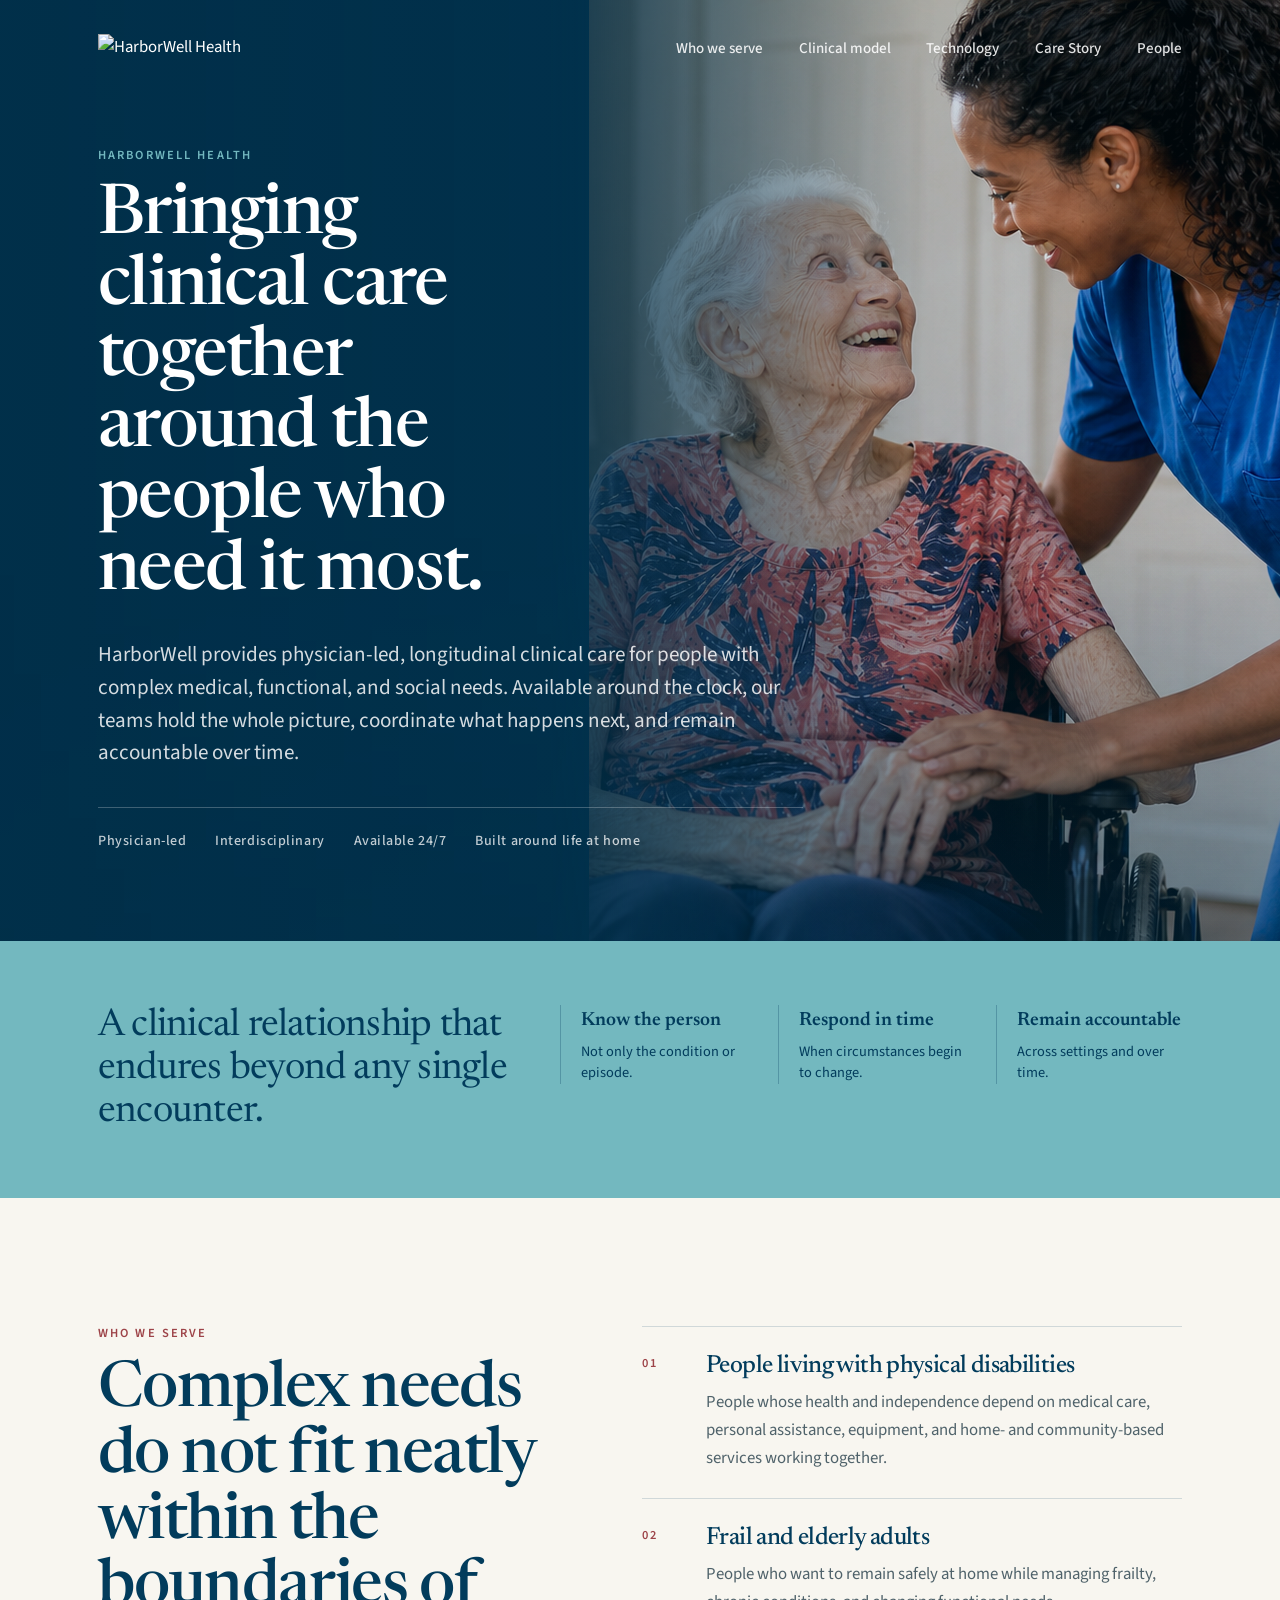
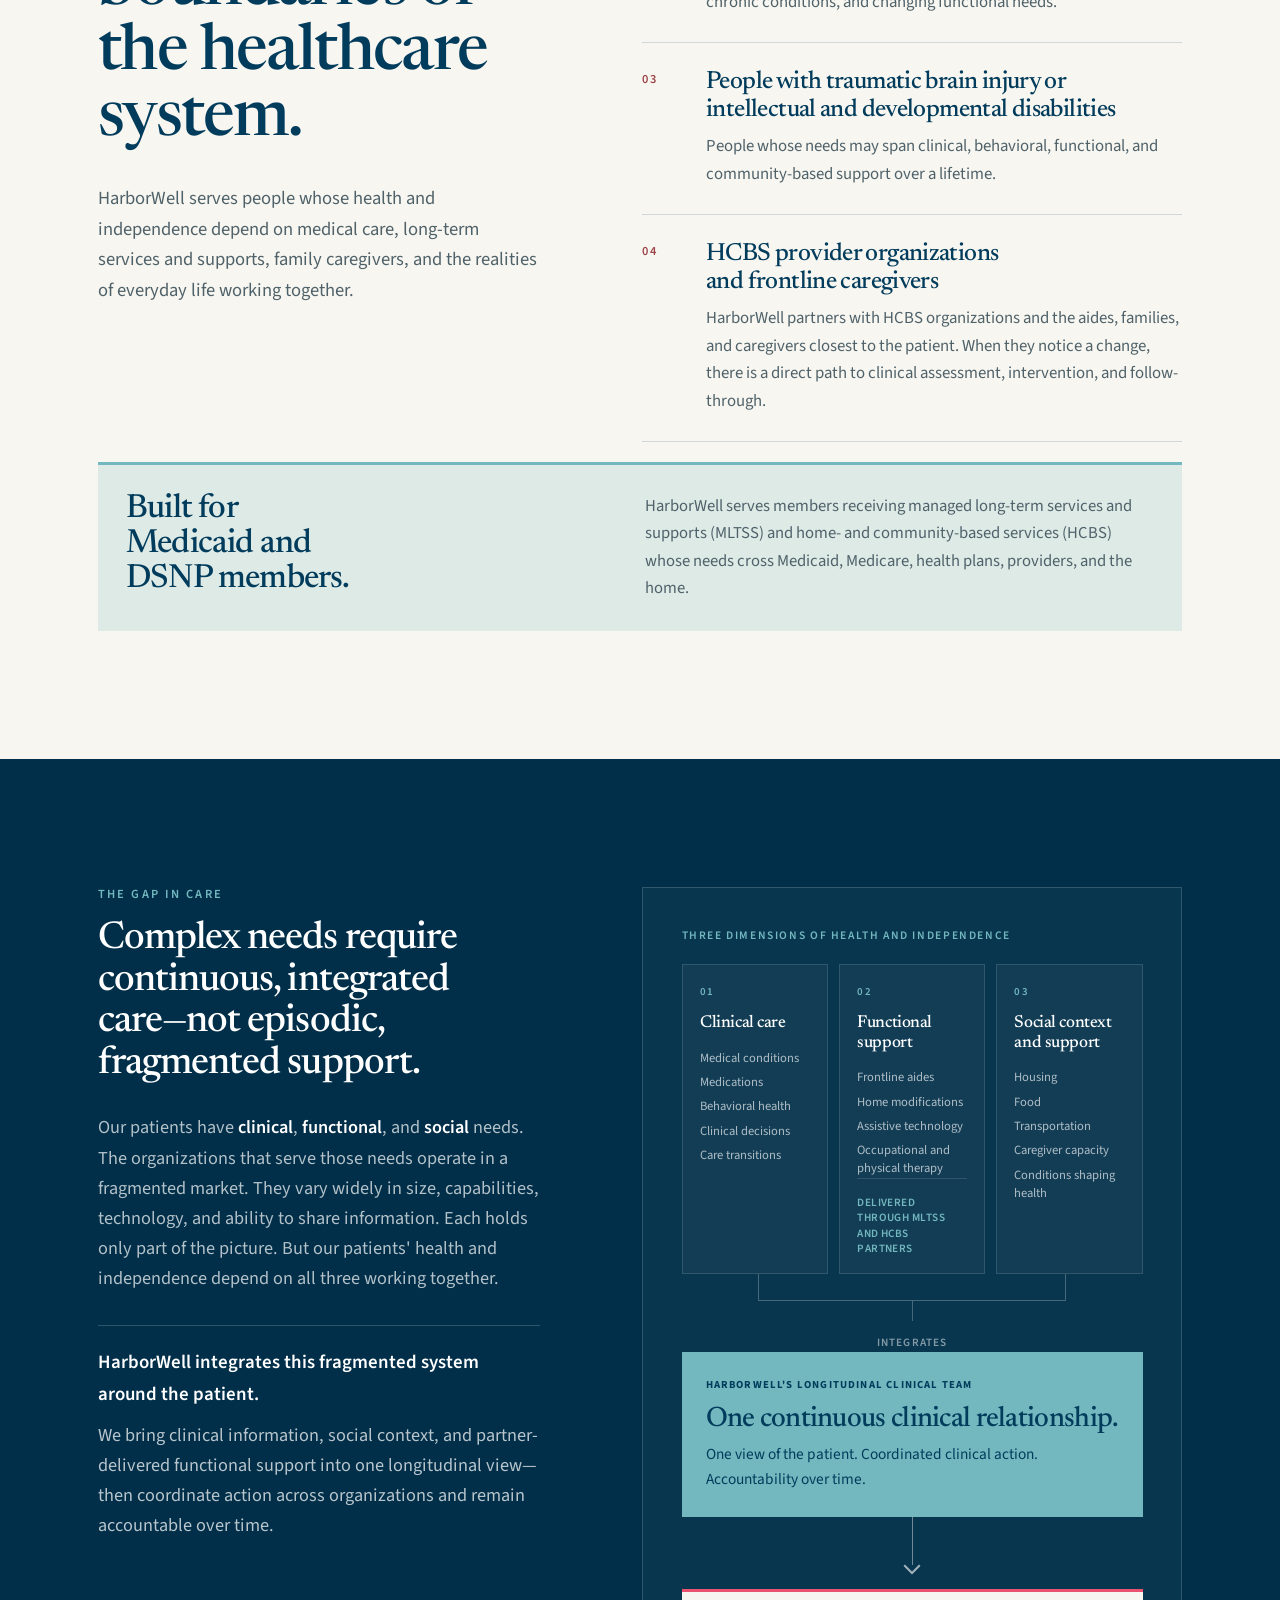
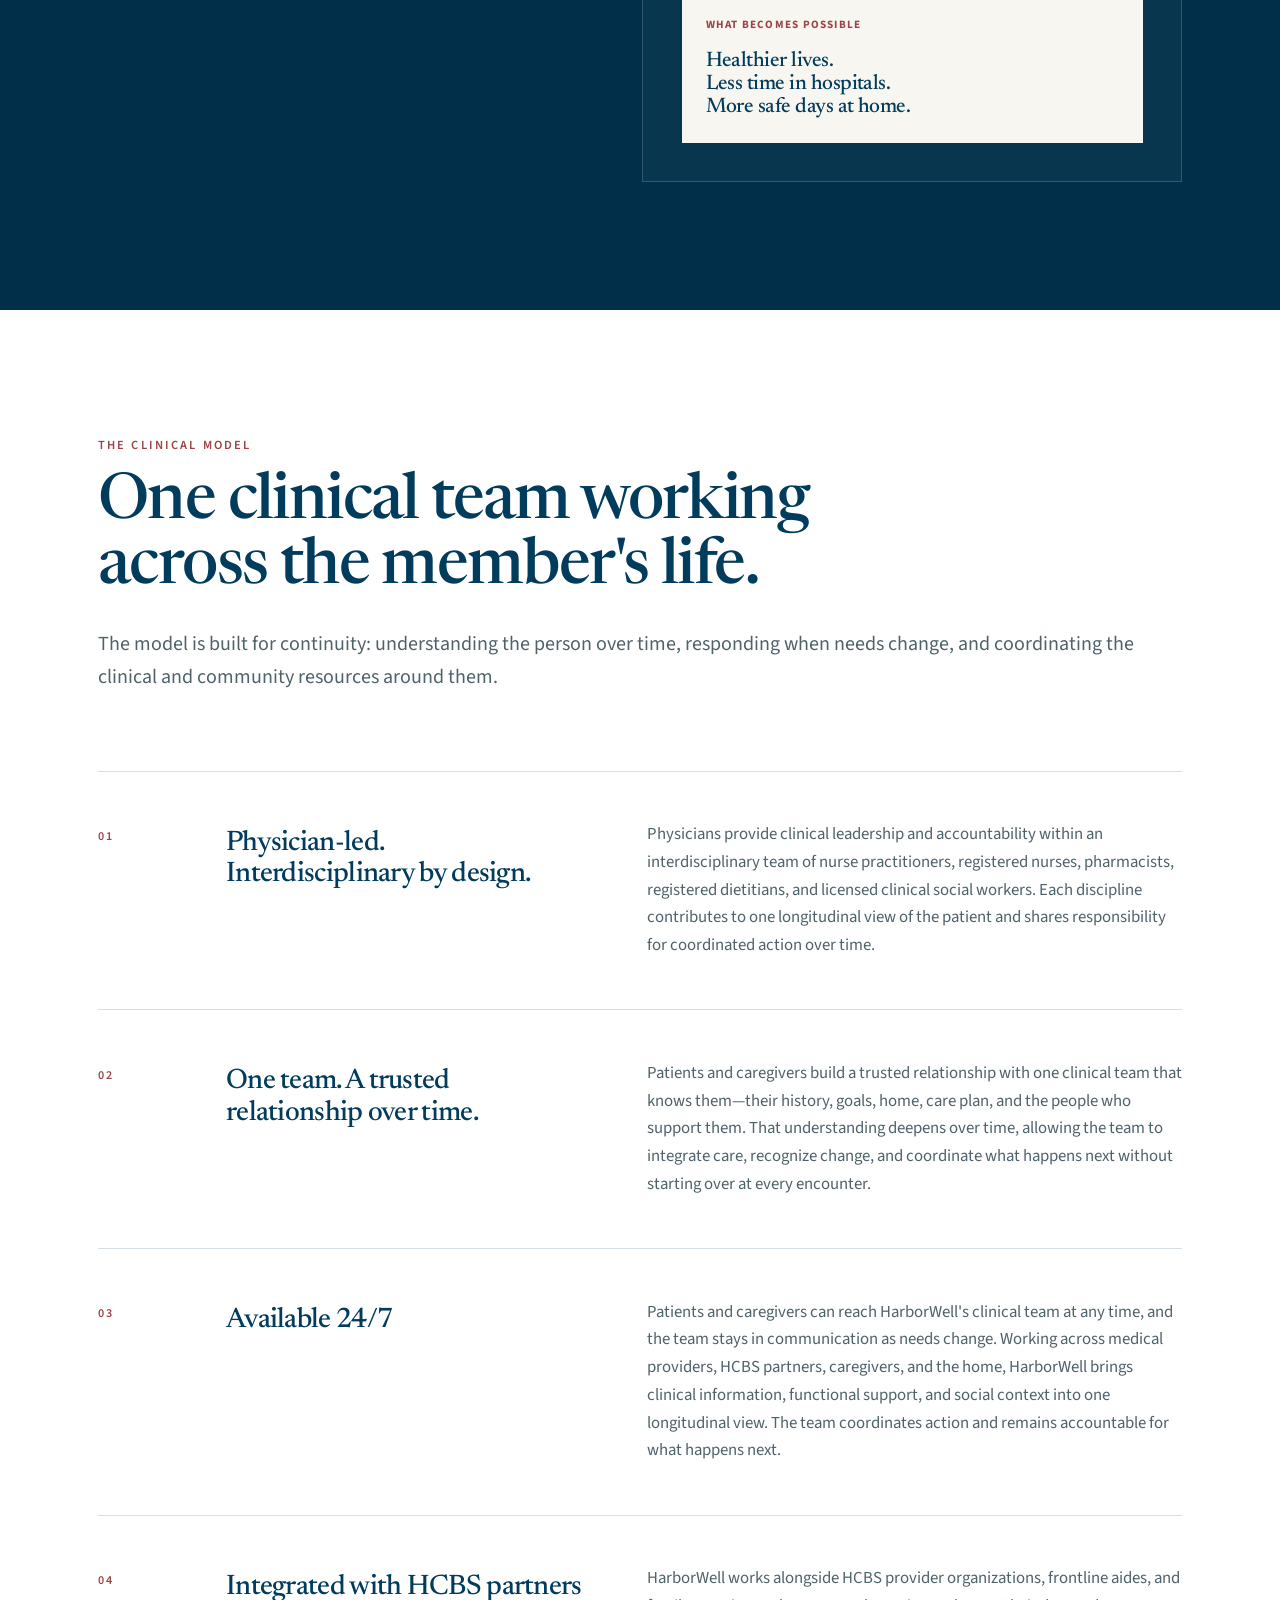
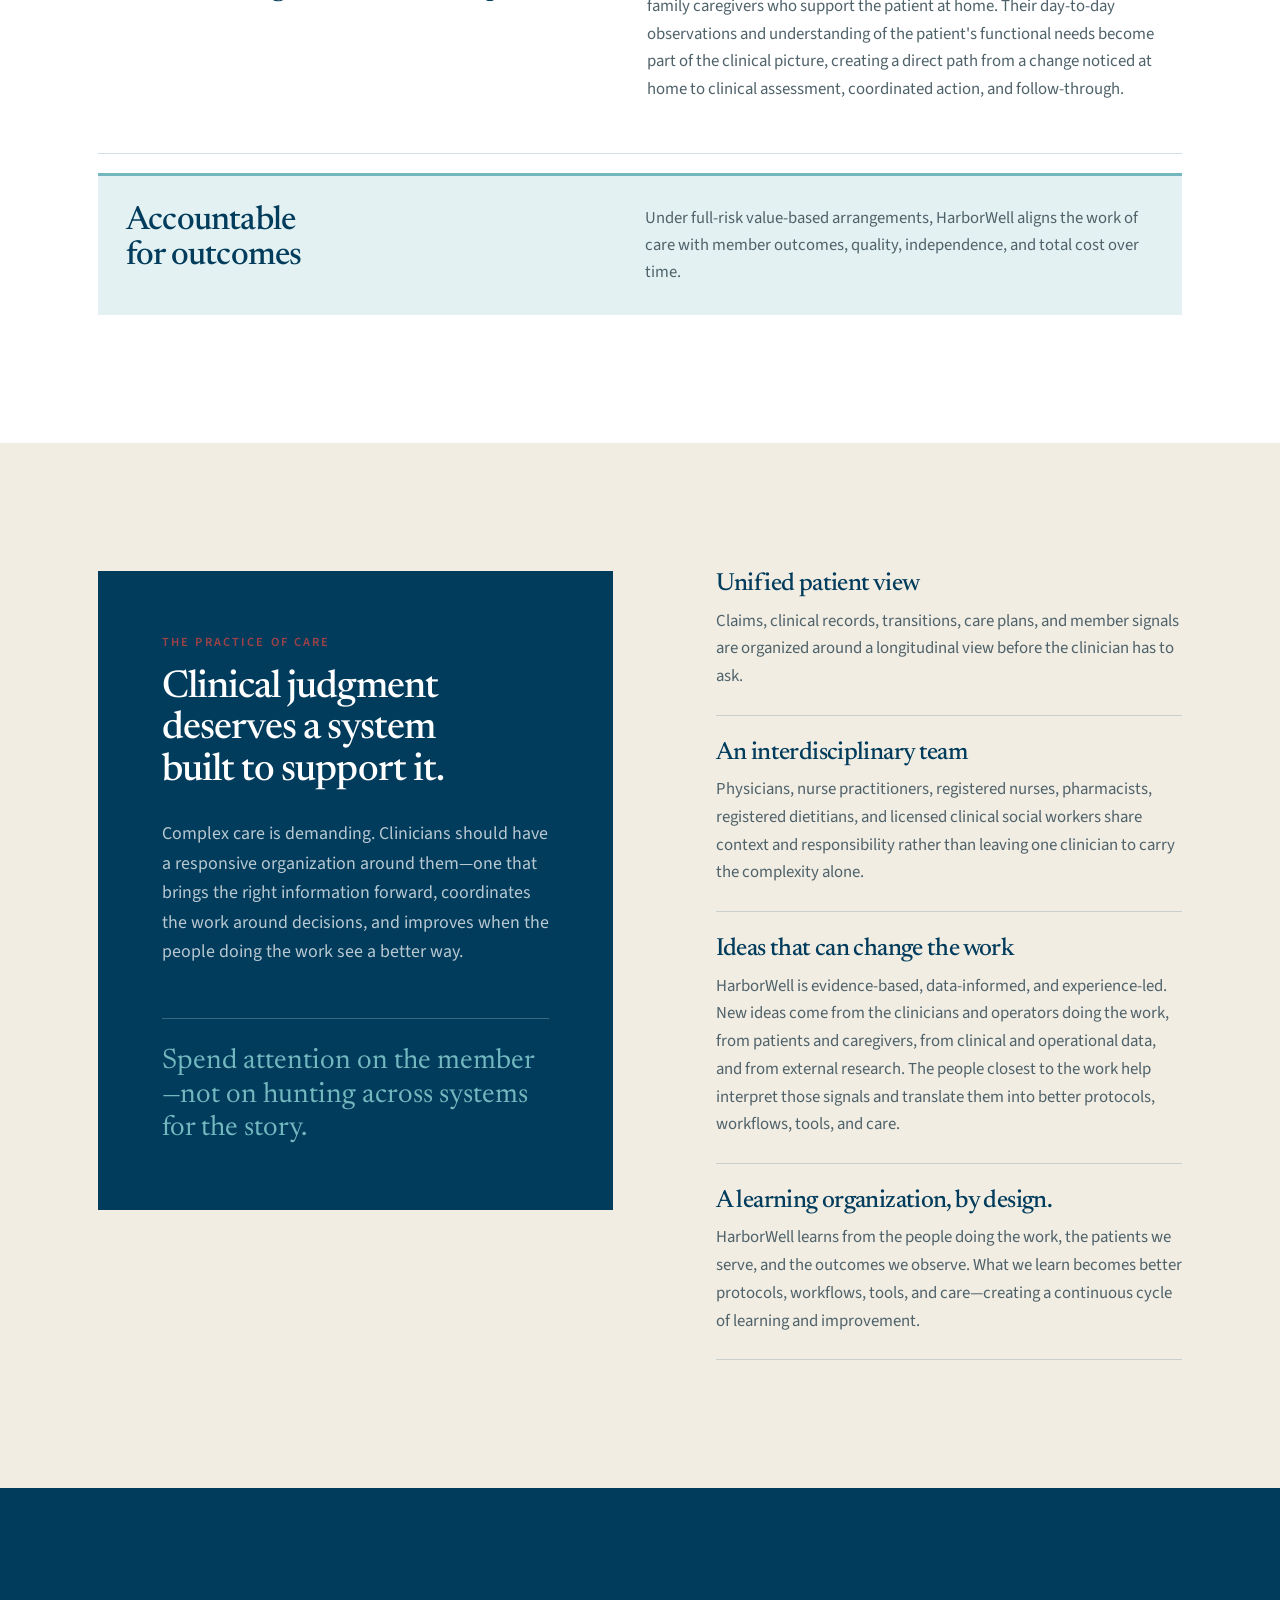
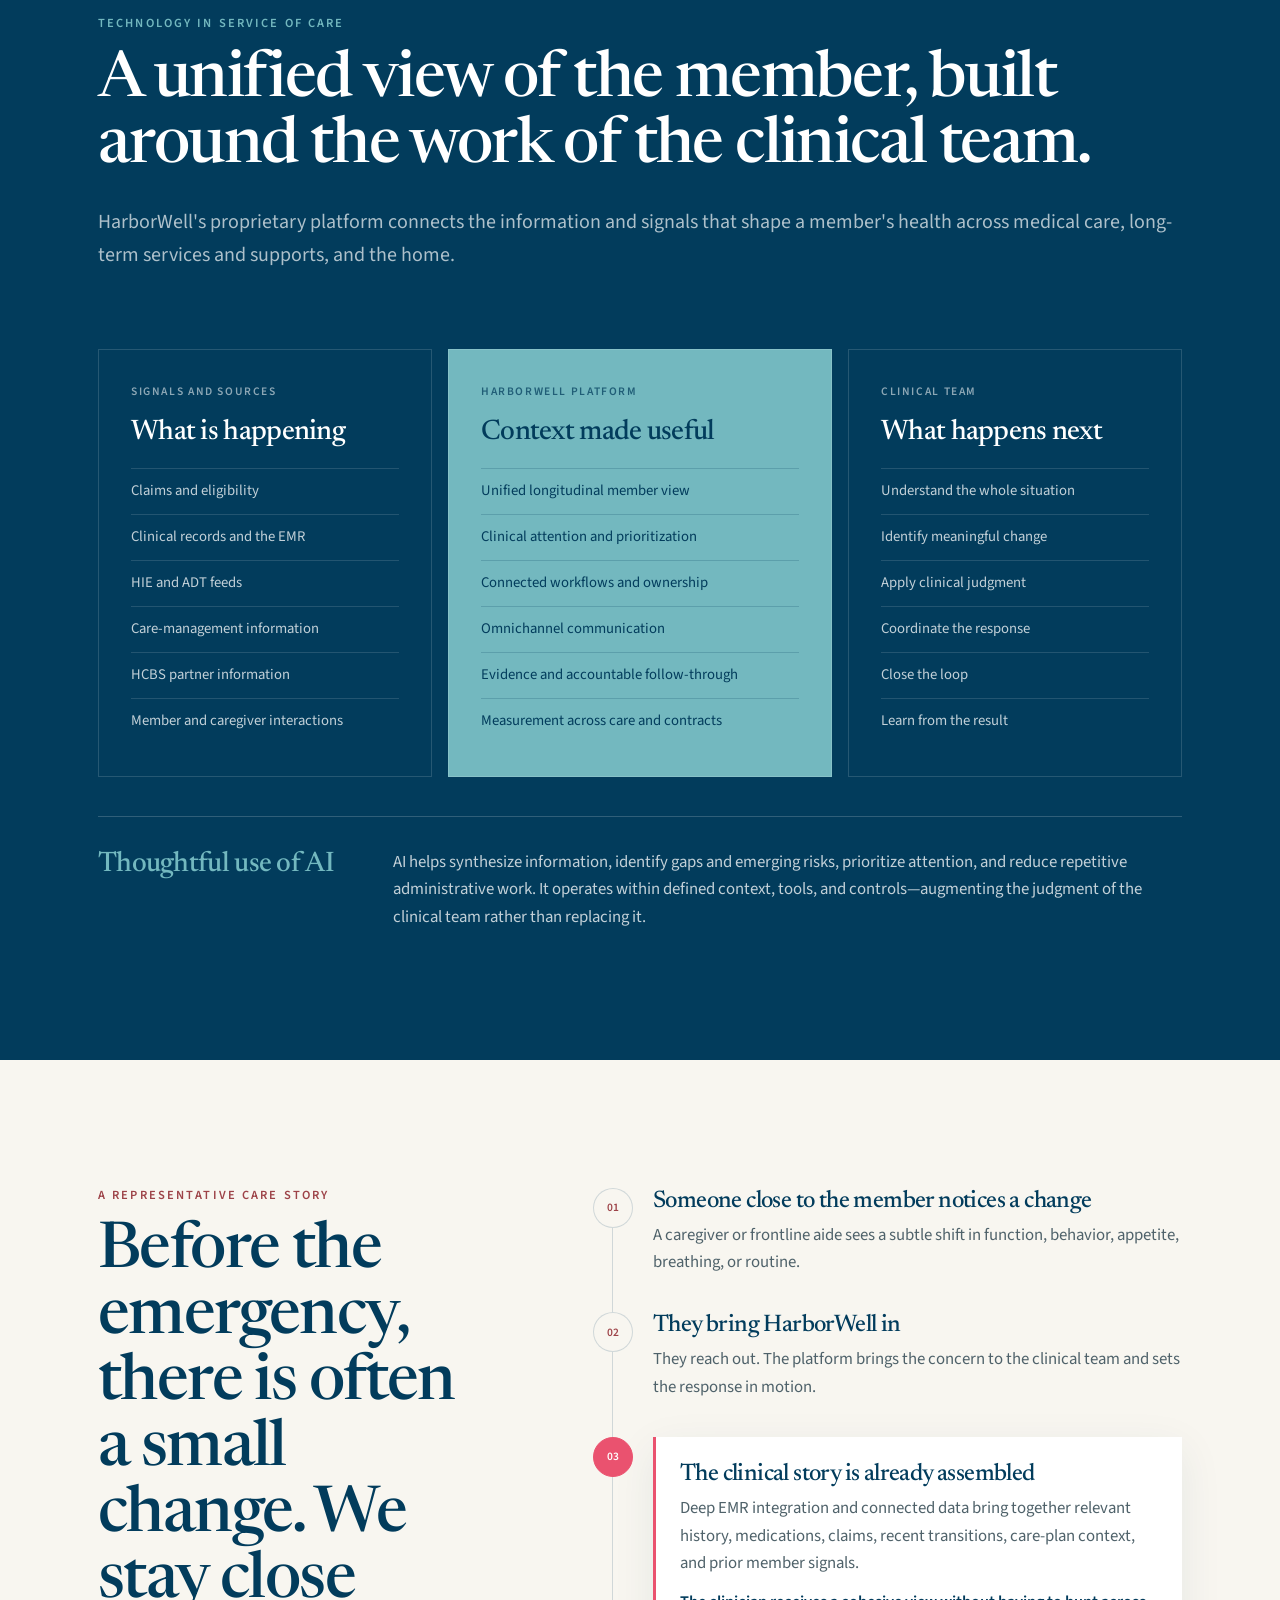
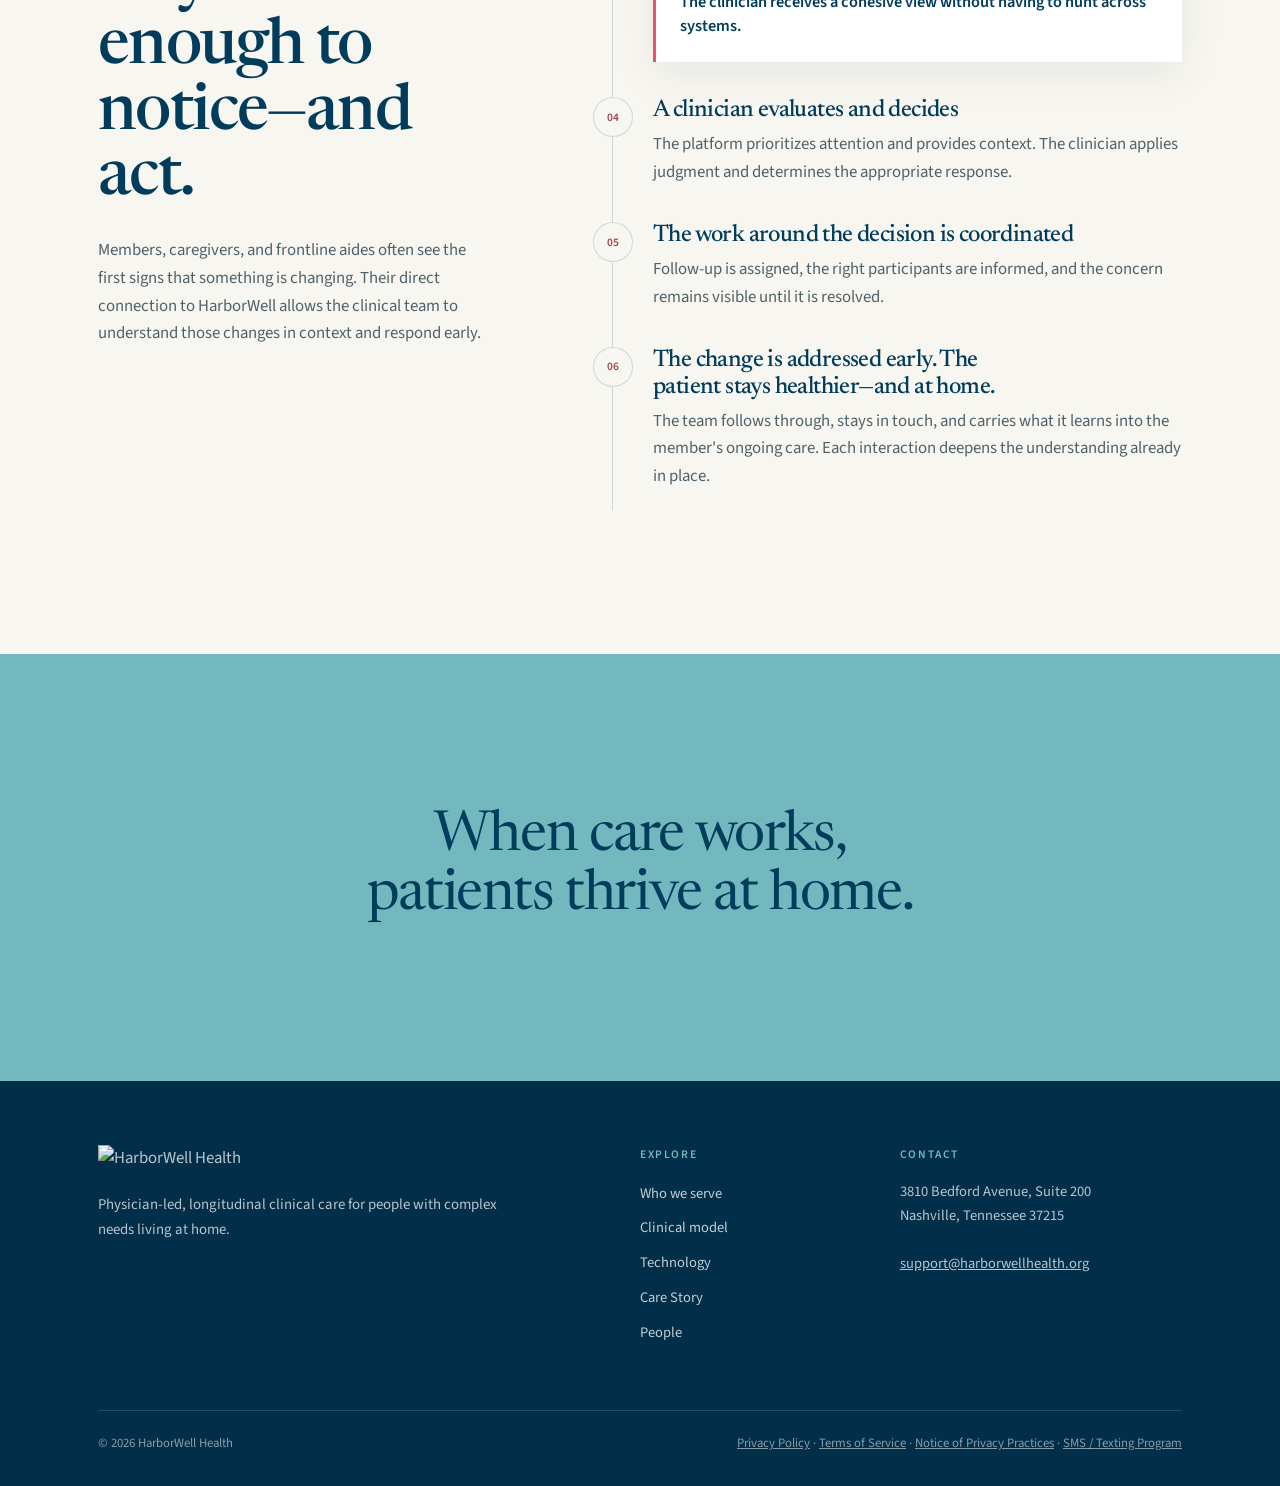
==== commit 1641873d: "Update hero and mobile navigation" ====
--- a/index.html
+++ b/index.html
@@ -226,7 +226,7 @@
       width: 54%;
       height: 100%;
       object-fit: cover;
-      object-position: center 35%;
+      object-position: 76% center;
     }
 
     .hero__inner {
@@ -1048,6 +1048,11 @@
     }
 
     @media (max-width: 900px) {
+      .site-header.is-scrolled {
+        -webkit-backdrop-filter: none;
+        backdrop-filter: none;
+      }
+
       .nav { min-height: 82px; }
       .brand img { width: 180px; }
       .site-header.is-scrolled .nav { min-height: 66px; }
@@ -1059,11 +1064,17 @@
         inset: 0;
         z-index: 25;
         display: none;
+        width: 100%;
+        height: 100dvh;
+        min-height: 100vh;
         padding: 7rem var(--gutter) 3rem;
         align-items: flex-start;
         flex-direction: column;
         gap: 0;
+        overflow-y: auto;
         background: var(--navy-deep);
+        -webkit-overflow-scrolling: touch;
+        overscroll-behavior: contain;
       }
 
       .nav-links.is-open { display: flex; }
@@ -1072,7 +1083,7 @@
 
       .hero { min-height: 900px; }
       .hero::before { background: linear-gradient(0deg, rgba(1,47,73,0.99) 0%, rgba(1,47,73,0.9) 48%, rgba(1,47,73,0.25) 100%); }
-      .hero__image { inset: 0 0 auto; width: 100%; height: 52%; object-position: center 35%; }
+      .hero__image { inset: 0 0 auto; width: 100%; height: 52%; object-position: 76% center; }
       .hero__inner { min-height: 900px; padding-top: 120px; padding-bottom: 56px; align-items: flex-end; }
       .hero__copy { width: 100%; }
       .hero h1 { max-width: 11ch; }
@@ -1155,7 +1166,7 @@
 
   <main id="main">
     <section class="hero" id="top" aria-labelledby="hero-title">
-      <img class="hero__image" src="https://static.wixstatic.com/media/47c97a_99fb8b028b574e80a5fd7dc023efbceb~mv2.jpg/v1/fill/w_1200,h_1200,al_c,q_90,enc_avif,quality_auto/47c97a_99fb8b028b574e80a5fd7dc023efbceb~mv2.jpg" alt="A man using a wheelchair sharing a moment with a caregiver outdoors">
+      <img class="hero__image" src="harborwell-health-hero-high-resolution.png" width="1672" height="941" alt="An older woman at home sharing a warm moment with a member of her care team" fetchpriority="high" decoding="async">
       <div class="container hero__inner">
         <div class="hero__copy reveal">
           <span class="eyebrow">HarborWell Health</span>
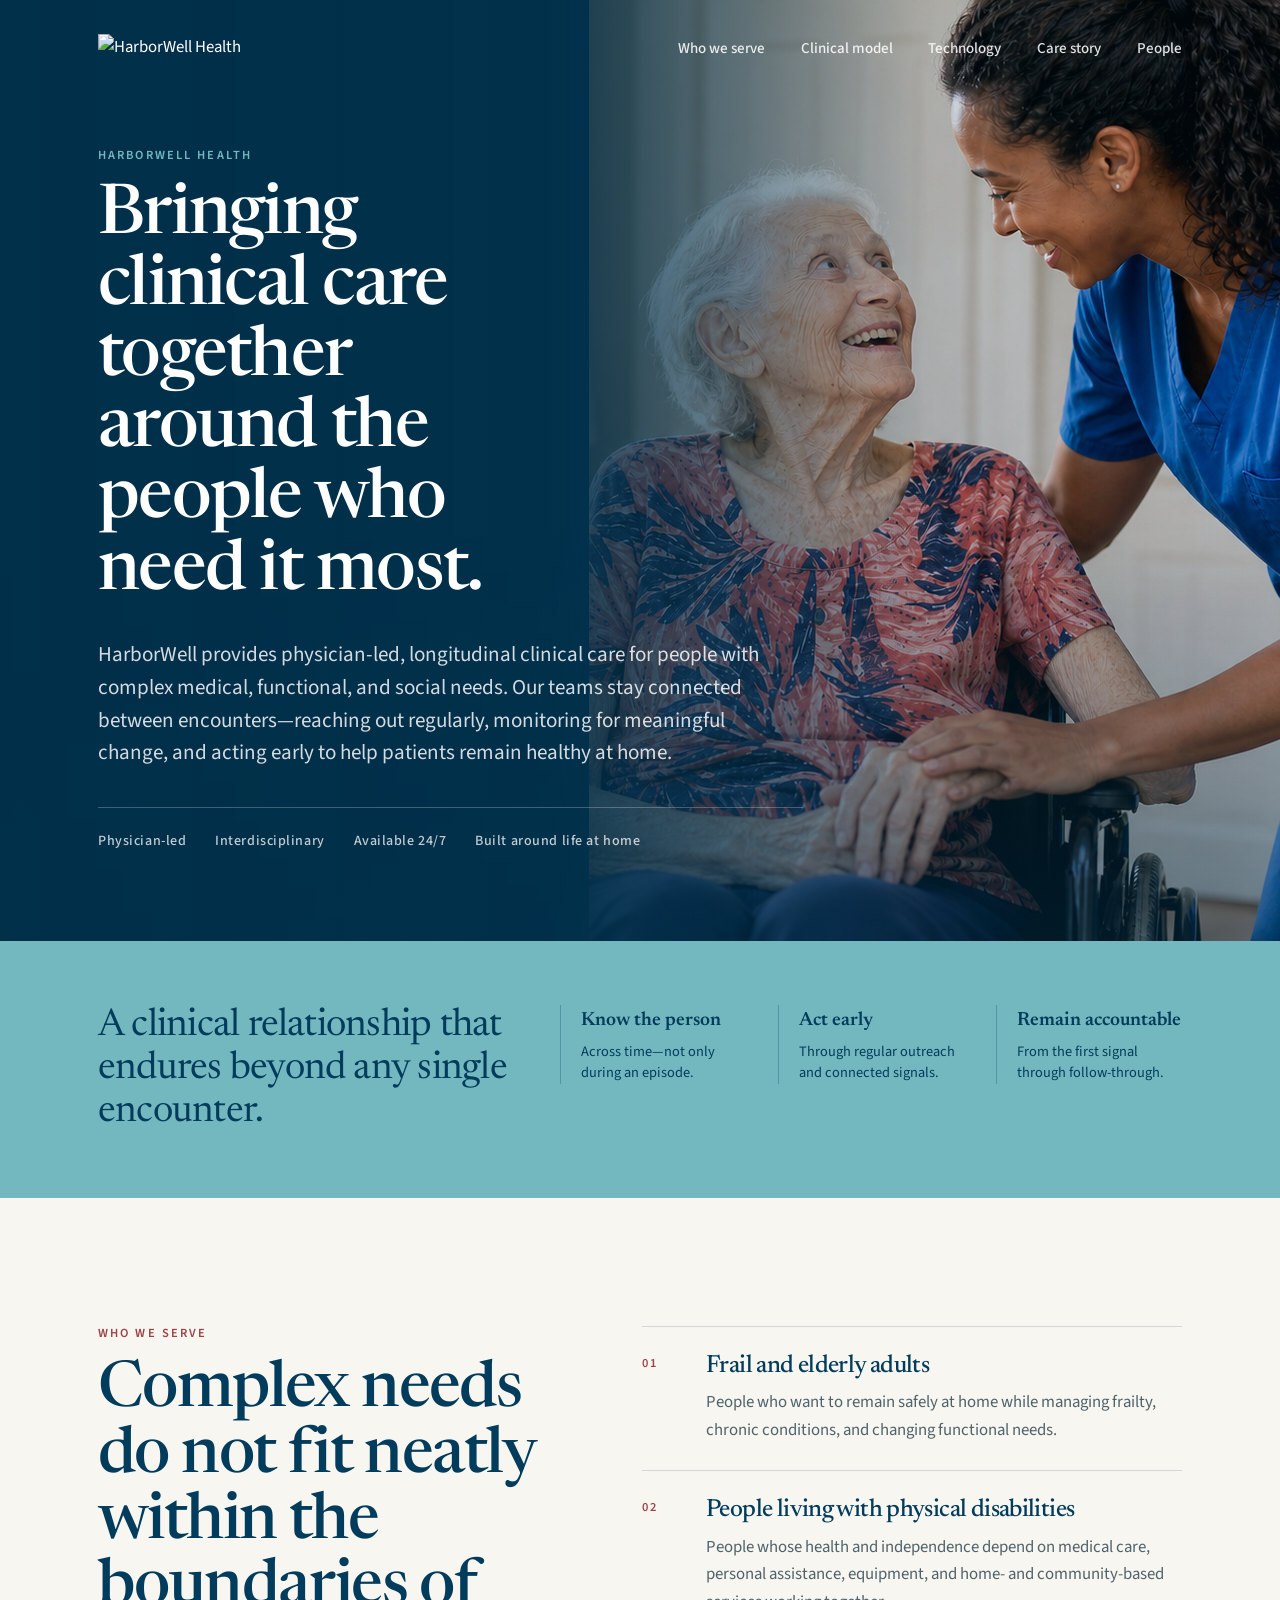
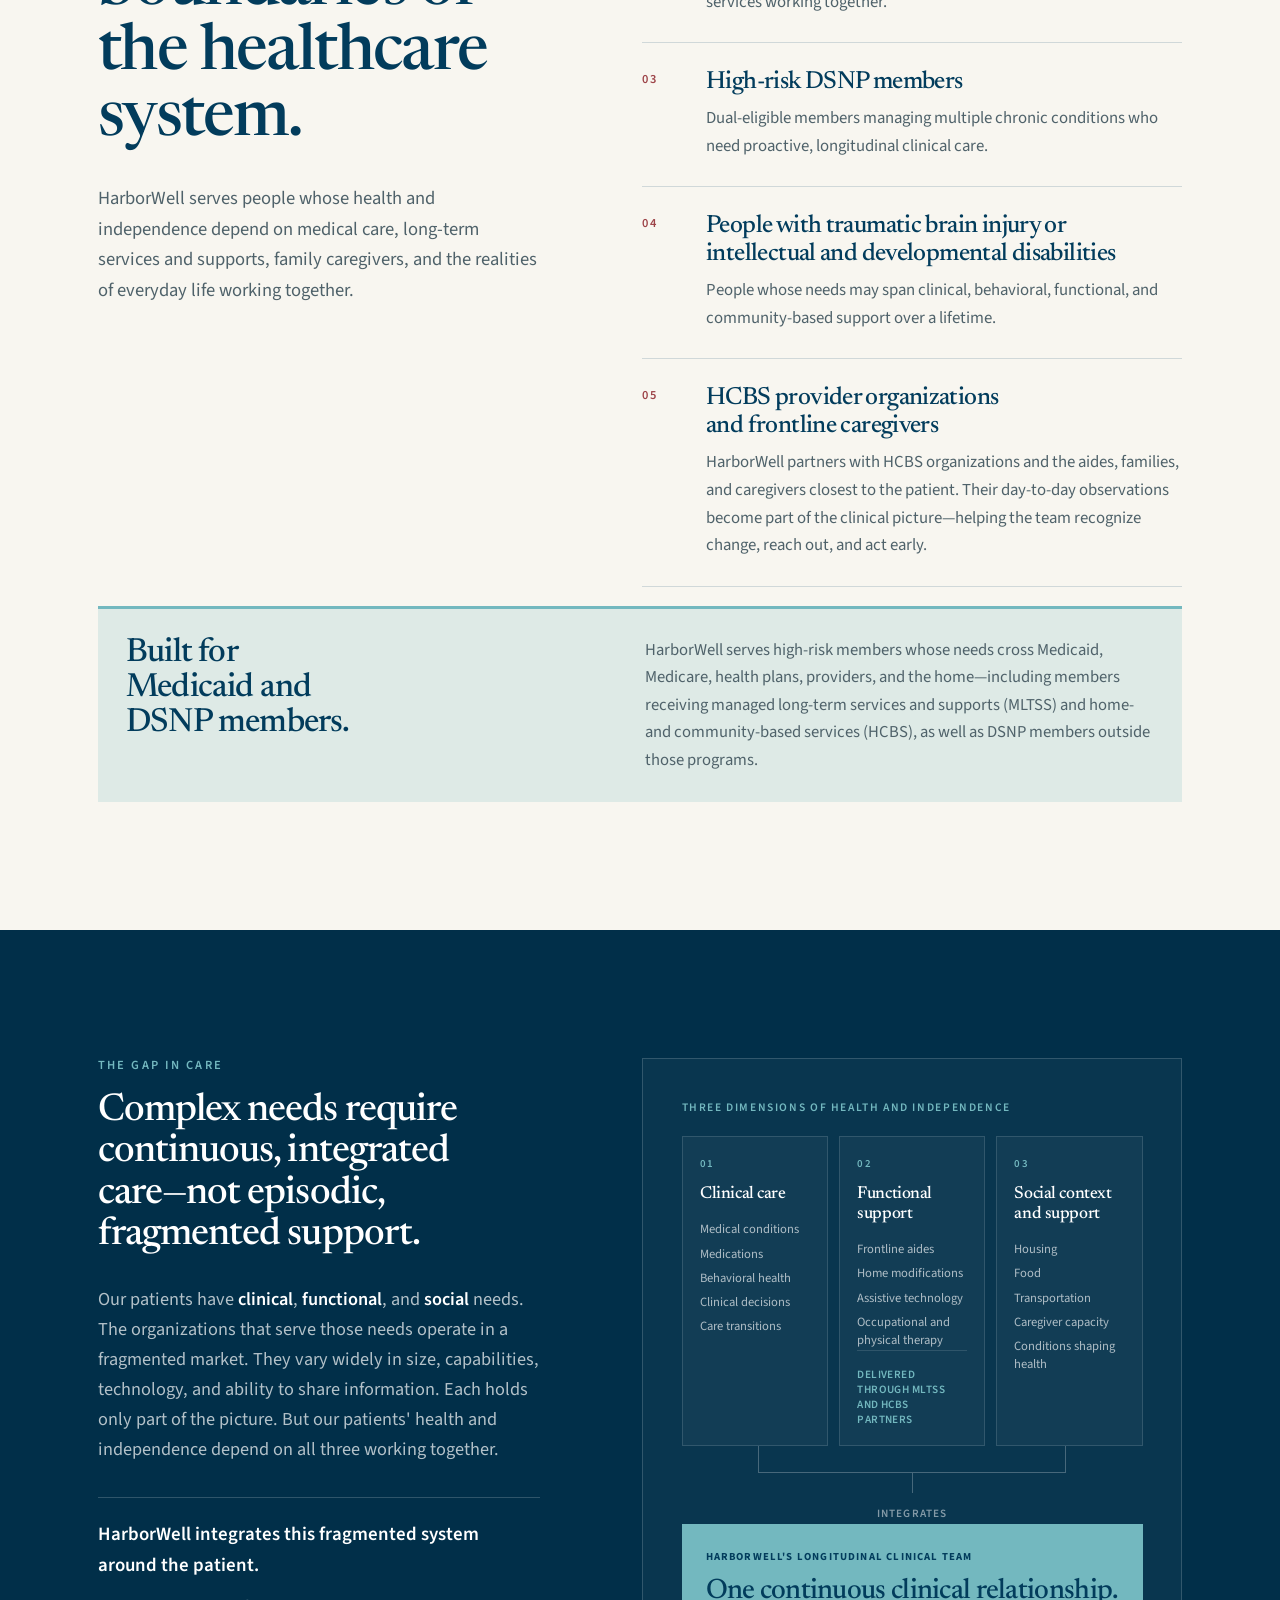
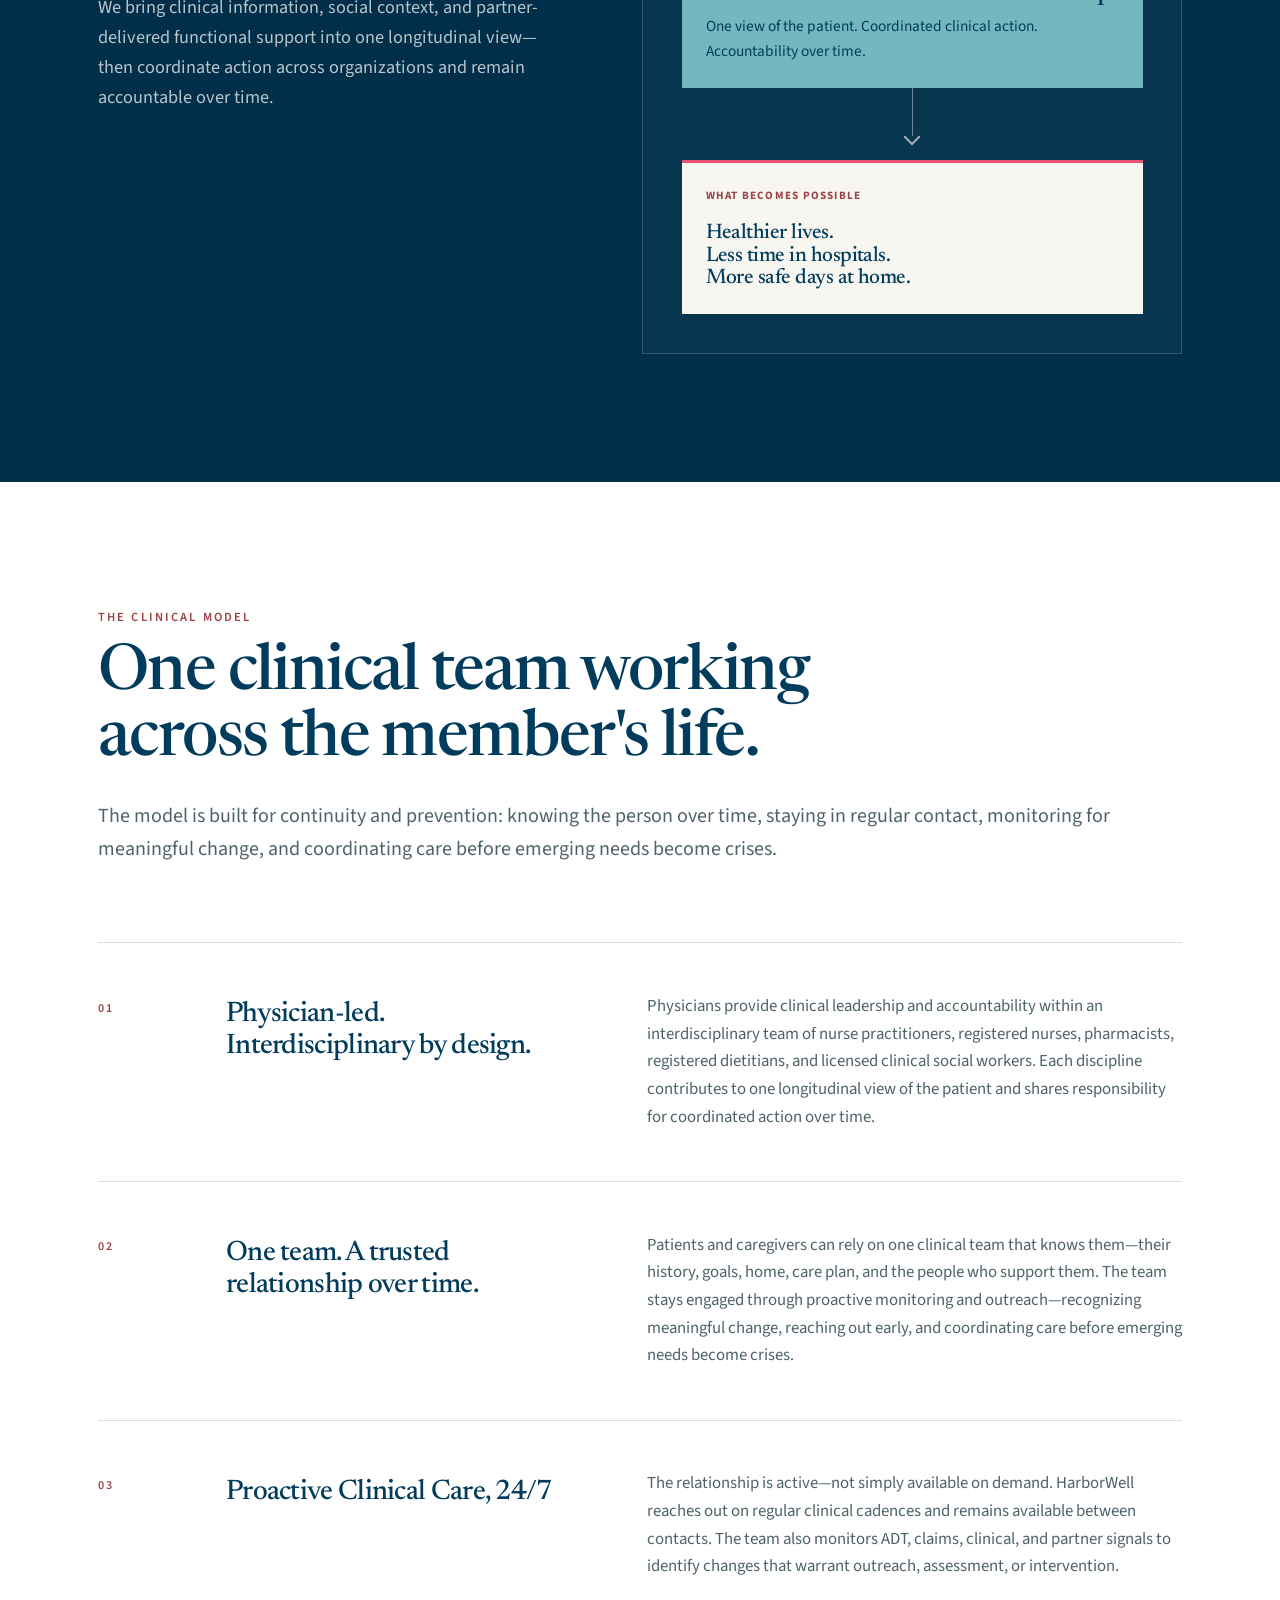
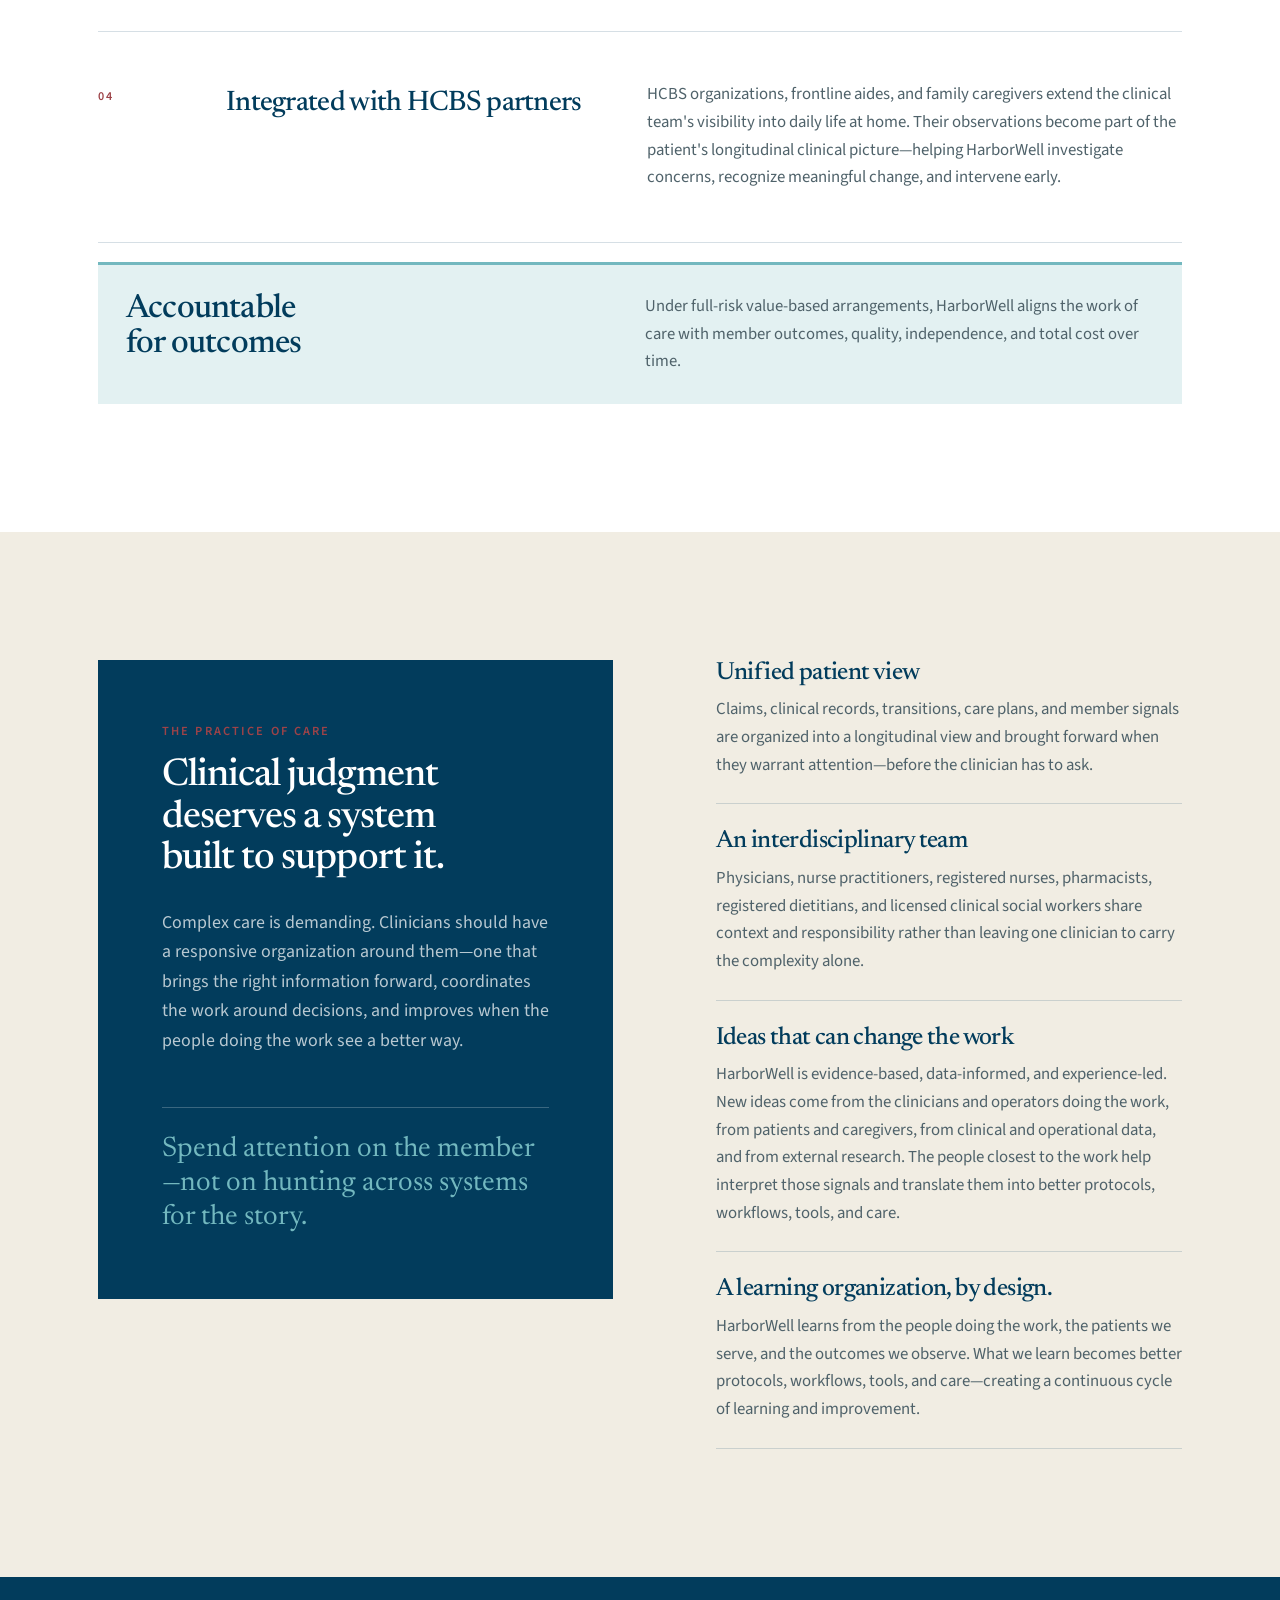
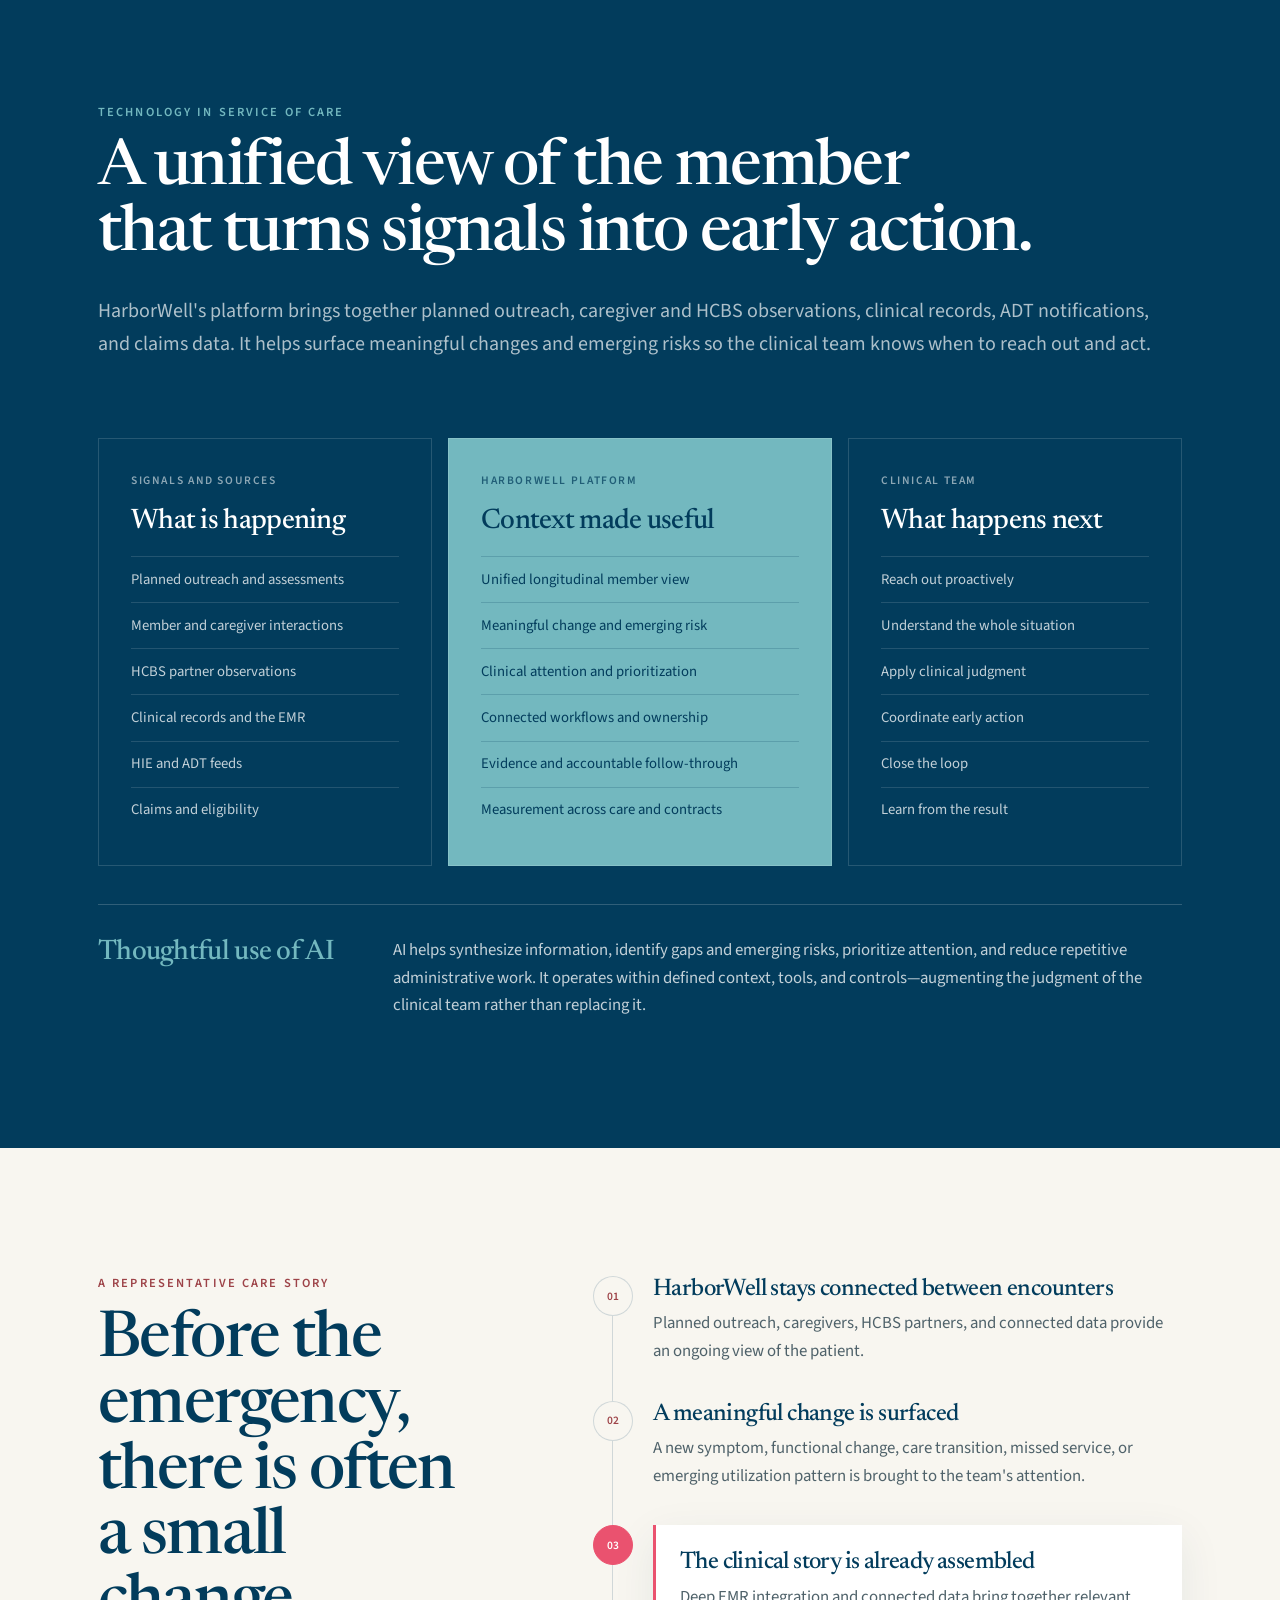
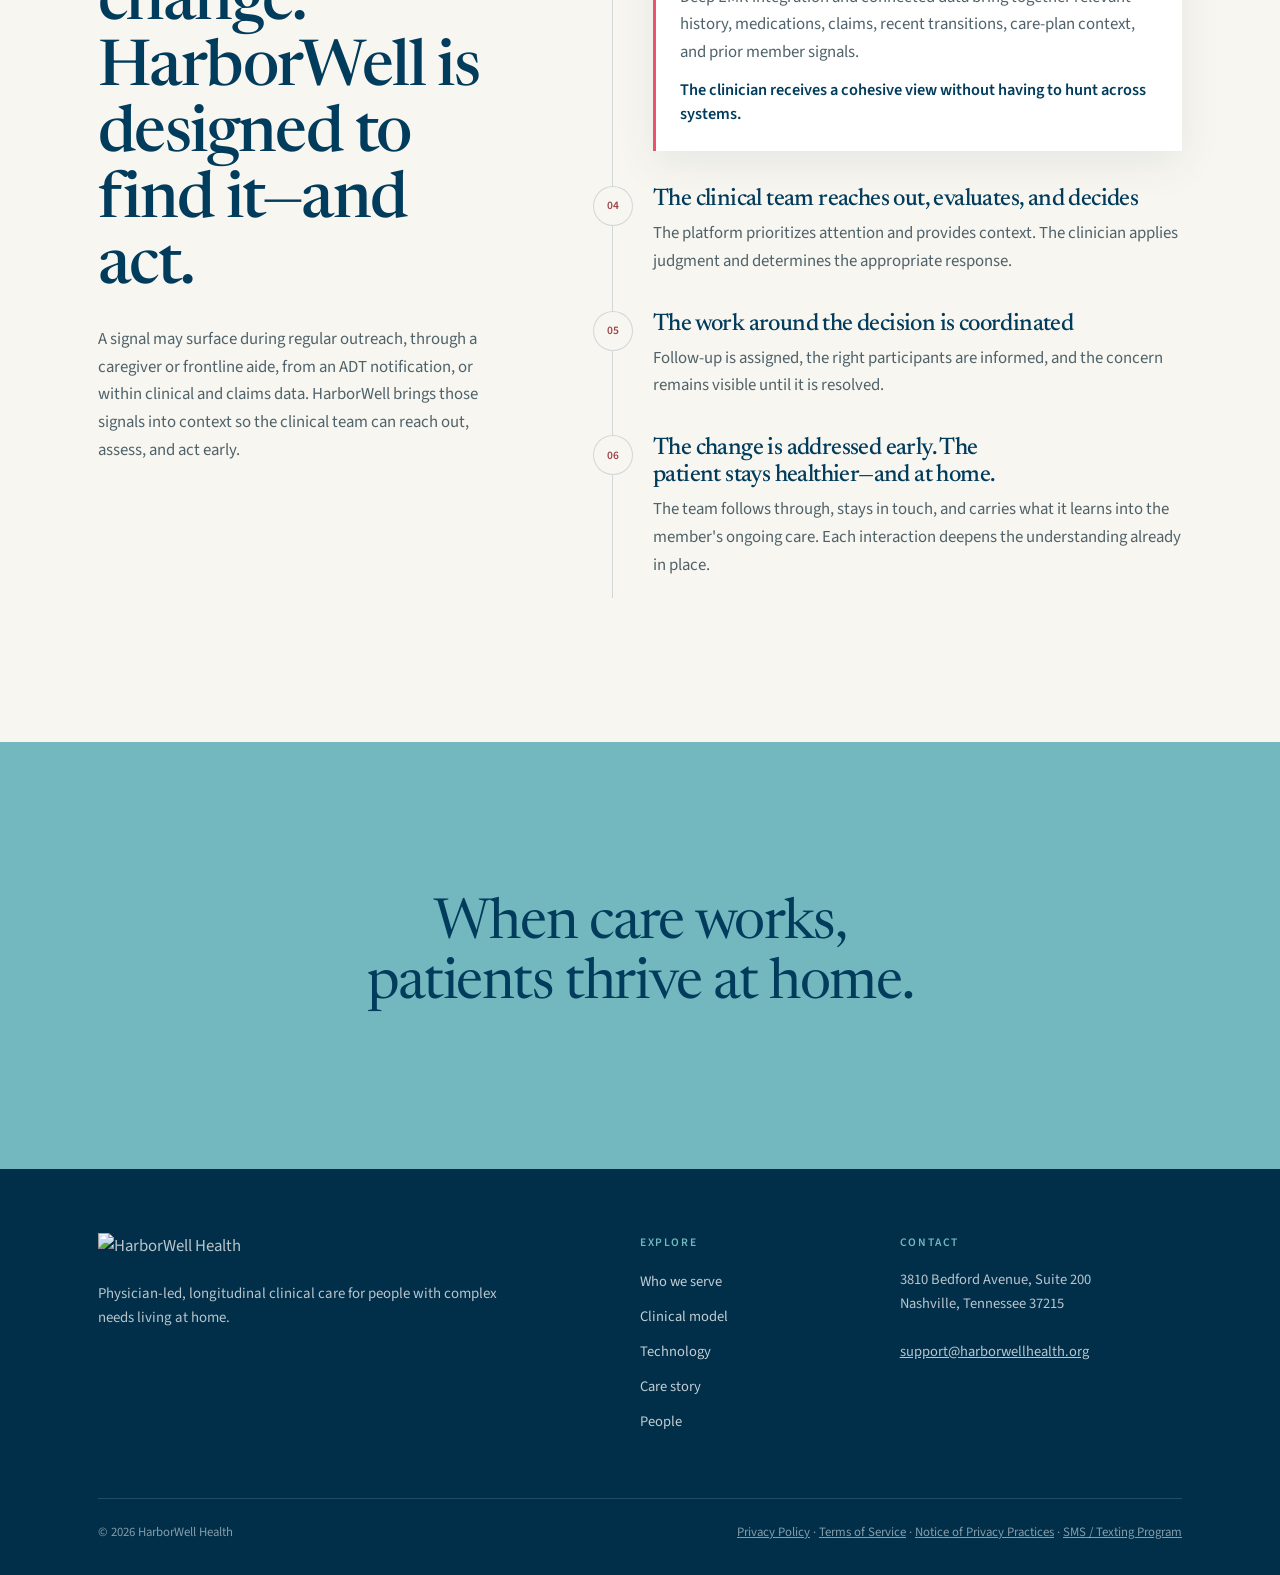
==== commit 87c0327e: "Refine site messaging and member populations" ====
--- a/index.html
+++ b/index.html
@@ -1157,7 +1157,7 @@
           <li><a href="#who-we-serve">Who we serve</a></li>
           <li><a href="#clinical-model">Clinical model</a></li>
           <li><a href="#technology">Technology</a></li>
-          <li><a href="#care-story">Care Story</a></li>
+          <li><a href="#care-story">Care story</a></li>
           <li><a href="people.html">People</a></li>
         </ul>
       </nav>
@@ -1171,7 +1171,7 @@
         <div class="hero__copy reveal">
           <span class="eyebrow">HarborWell Health</span>
           <h1 id="hero-title">Bringing clinical care together around the people who need it most.</h1>
-          <p class="hero__lead">HarborWell provides physician-led, longitudinal clinical care for people with complex medical, functional, and social needs. Available around the clock, our teams hold the whole picture, coordinate what happens next, and remain accountable over time.</p>
+          <p class="hero__lead">HarborWell provides physician-led, longitudinal clinical care for people with complex medical, functional, and social needs. Our teams stay connected between encounters—reaching out regularly, monitoring for meaningful change, and acting early to help patients remain healthy at home.</p>
           <div class="hero__principles" aria-label="HarborWell care principles">
             <span>Physician-led</span>
             <span>Interdisciplinary</span>
@@ -1185,9 +1185,9 @@
     <section class="thesis" aria-label="HarborWell's purpose">
       <div class="container thesis__grid reveal">
         <div class="thesis__statement">A clinical relationship that endures beyond any single encounter.</div>
-        <div class="thesis__item"><strong>Know the person</strong><span>Not only the condition or episode.</span></div>
-        <div class="thesis__item"><strong>Respond in time</strong><span>When circumstances begin to change.</span></div>
-        <div class="thesis__item"><strong>Remain accountable</strong><span>Across settings and over time.</span></div>
+        <div class="thesis__item"><strong>Know the person</strong><span>Across time—not only during an episode.</span></div>
+        <div class="thesis__item"><strong>Act early</strong><span>Through regular outreach and connected signals.</span></div>
+        <div class="thesis__item"><strong>Remain accountable</strong><span>From the first signal through follow-through.</span></div>
       </div>
     </section>
 
@@ -1202,25 +1202,29 @@
           <ol class="population-list reveal">
             <li>
               <span class="num">01</span>
+              <div><h3>Frail and elderly adults</h3><p>People who want to remain safely at home while managing frailty, chronic conditions, and changing functional needs.</p></div>
+            </li>
+            <li>
+              <span class="num">02</span>
               <div><h3>People living with physical disabilities</h3><p>People whose health and independence depend on medical care, personal assistance, equipment, and home- and community-based services working together.</p></div>
             </li>
             <li>
-              <span class="num">02</span>
-              <div><h3>Frail and elderly adults</h3><p>People who want to remain safely at home while managing frailty, chronic conditions, and changing functional needs.</p></div>
+              <span class="num">03</span>
+              <div><h3>High-risk DSNP members</h3><p>Dual-eligible members managing multiple chronic conditions who need proactive, longitudinal clinical care.</p></div>
             </li>
             <li>
-              <span class="num">03</span>
+              <span class="num">04</span>
               <div><h3>People with traumatic brain injury or intellectual and developmental disabilities</h3><p>People whose needs may span clinical, behavioral, functional, and community-based support over a lifetime.</p></div>
             </li>
             <li>
-              <span class="num">04</span>
-              <div><h3>HCBS provider organizations and frontline caregivers</h3><p>HarborWell partners with HCBS organizations and the aides, families, and caregivers closest to the patient. When they notice a change, there is a direct path to clinical assessment, intervention, and follow-through.</p></div>
+              <span class="num">05</span>
+              <div><h3>HCBS provider organizations and frontline caregivers</h3><p>HarborWell partners with HCBS organizations and the aides, families, and caregivers closest to the patient. Their day-to-day observations become part of the clinical picture—helping the team recognize change, reach out, and act early.</p></div>
             </li>
           </ol>
         </div>
         <aside class="serve__context reveal" aria-label="Program context">
           <h3>Built for Medicaid and DSNP members.</h3>
-          <p>HarborWell serves members receiving managed long-term services and supports (MLTSS) and home- and community-based services (HCBS) whose needs cross Medicaid, Medicare, health plans, providers, and the home.</p>
+          <p>HarborWell serves high-risk members whose needs cross Medicaid, Medicare, health plans, providers, and the home—including members receiving managed long-term services and supports (MLTSS) and home- and community-based services (HCBS), as well as DSNP members outside those programs.</p>
         </aside>
       </div>
     </section>
@@ -1290,7 +1294,7 @@
         <div class="section-intro reveal">
           <span class="eyebrow">The clinical model</span>
           <h2 id="model-title">One clinical team working across the member's life.</h2>
-          <p>The model is built for continuity: understanding the person over time, responding when needs change, and coordinating the clinical and community resources around them.</p>
+          <p>The model is built for continuity and prevention: knowing the person over time, staying in regular contact, monitoring for meaningful change, and coordinating care before emerging needs become crises.</p>
         </div>
         <div class="model__list">
           <article class="model__row reveal">
@@ -1301,17 +1305,17 @@
           <article class="model__row reveal">
             <span class="model__number">02</span>
             <h3>One team. A trusted relationship over time.</h3>
-            <p>Patients and caregivers build a trusted relationship with one clinical team that knows them—their history, goals, home, care plan, and the people who support them. That understanding deepens over time, allowing the team to integrate care, recognize change, and coordinate what happens next without starting over at every encounter.</p>
+            <p>Patients and caregivers can rely on one clinical team that knows them—their history, goals, home, care plan, and the people who support them. The team stays engaged through proactive monitoring and outreach—recognizing meaningful change, reaching out early, and coordinating care before emerging needs become crises.</p>
           </article>
           <article class="model__row reveal">
             <span class="model__number">03</span>
-            <h3>Available 24/7</h3>
-            <p>Patients and caregivers can reach HarborWell's clinical team at any time, and the team stays in communication as needs change. Working across medical providers, HCBS partners, caregivers, and the home, HarborWell brings clinical information, functional support, and social context into one longitudinal view. The team coordinates action and remains accountable for what happens next.</p>
+            <h3>Proactive Clinical Care, 24/7</h3>
+            <p>The relationship is active—not simply available on demand. HarborWell reaches out on regular clinical cadences and remains available between contacts. The team also monitors ADT, claims, clinical, and partner signals to identify changes that warrant outreach, assessment, or intervention.</p>
           </article>
           <article class="model__row reveal">
             <span class="model__number">04</span>
             <h3>Integrated with HCBS partners</h3>
-            <p>HarborWell works alongside HCBS provider organizations, frontline aides, and family caregivers who support the patient at home. Their day-to-day observations and understanding of the patient's functional needs become part of the clinical picture, creating a direct path from a change noticed at home to clinical assessment, coordinated action, and follow-through.</p>
+            <p>HCBS organizations, frontline aides, and family caregivers extend the clinical team's visibility into daily life at home. Their observations become part of the patient's longitudinal clinical picture—helping HarborWell investigate concerns, recognize meaningful change, and intervene early.</p>
           </article>
         </div>
         <aside class="serve__context reveal" aria-label="Value-based accountability">
@@ -1332,7 +1336,7 @@
         <div class="practice__points reveal">
           <article class="practice__point">
             <h3>Unified patient view</h3>
-            <p>Claims, clinical records, transitions, care plans, and member signals are organized around a longitudinal view before the clinician has to ask.</p>
+            <p>Claims, clinical records, transitions, care plans, and member signals are organized into a longitudinal view and brought forward when they warrant attention—before the clinician has to ask.</p>
           </article>
           <article class="practice__point">
             <h3>An interdisciplinary team</h3>
@@ -1354,20 +1358,20 @@
       <div class="container">
         <div class="section-intro reveal">
           <span class="eyebrow">Technology in service of care</span>
-          <h2 id="technology-title">A unified view of the member, built around the work of the clinical team.</h2>
-          <p>HarborWell's proprietary platform connects the information and signals that shape a member's health across medical care, long-term services and supports, and the home.</p>
+          <h2 id="technology-title">A unified view of the member that turns signals into early action.</h2>
+          <p>HarborWell's platform brings together planned outreach, caregiver and HCBS observations, clinical records, ADT notifications, and claims data. It helps surface meaningful changes and emerging risks so the clinical team knows when to reach out and act.</p>
         </div>
         <div class="platform-flow reveal">
           <div class="platform-column">
             <span class="platform-kicker">Signals and sources</span>
             <h3>What is happening</h3>
             <ul class="platform-list">
-              <li>Claims and eligibility</li>
+              <li>Planned outreach and assessments</li>
+              <li>Member and caregiver interactions</li>
+              <li>HCBS partner observations</li>
               <li>Clinical records and the EMR</li>
               <li>HIE and ADT feeds</li>
-              <li>Care-management information</li>
-              <li>HCBS partner information</li>
-              <li>Member and caregiver interactions</li>
+              <li>Claims and eligibility</li>
             </ul>
           </div>
           <div class="platform-column platform-column--core">
@@ -1375,9 +1379,9 @@
             <h3>Context made useful</h3>
             <ul class="platform-list">
               <li>Unified longitudinal member view</li>
+              <li>Meaningful change and emerging risk</li>
               <li>Clinical attention and prioritization</li>
               <li>Connected workflows and ownership</li>
-              <li>Omnichannel communication</li>
               <li>Evidence and accountable follow-through</li>
               <li>Measurement across care and contracts</li>
             </ul>
@@ -1386,10 +1390,10 @@
             <span class="platform-kicker">Clinical team</span>
             <h3>What happens next</h3>
             <ul class="platform-list">
+              <li>Reach out proactively</li>
               <li>Understand the whole situation</li>
-              <li>Identify meaningful change</li>
               <li>Apply clinical judgment</li>
-              <li>Coordinate the response</li>
+              <li>Coordinate early action</li>
               <li>Close the loop</li>
               <li>Learn from the result</li>
             </ul>
@@ -1406,17 +1410,17 @@
       <div class="container story__grid">
         <div class="story__intro reveal">
           <span class="eyebrow">A representative care story</span>
-          <h2 id="story-title">Before the emergency, there is often a small change. We stay close enough to notice—and act.</h2>
-          <p>Members, caregivers, and frontline aides often see the first signs that something is changing. Their direct connection to HarborWell allows the clinical team to understand those changes in context and respond early.</p>
+          <h2 id="story-title">Before the emergency, there is often a small change. HarborWell is designed to find it—and act.</h2>
+          <p>A signal may surface during regular outreach, through a caregiver or frontline aide, from an ADT notification, or within clinical and claims data. HarborWell brings those signals into context so the clinical team can reach out, assess, and act early.</p>
         </div>
         <div class="story__steps">
           <article class="story__step reveal">
             <span class="story__dot">01</span>
-            <div class="story__body"><h3>Someone close to the member notices a change</h3><p>A caregiver or frontline aide sees a subtle shift in function, behavior, appetite, breathing, or routine.</p></div>
+            <div class="story__body"><h3>HarborWell stays connected between encounters</h3><p>Planned outreach, caregivers, HCBS partners, and connected data provide an ongoing view of the patient.</p></div>
           </article>
           <article class="story__step reveal">
             <span class="story__dot">02</span>
-            <div class="story__body"><h3>They bring HarborWell in</h3><p>They reach out. The platform brings the concern to the clinical team and sets the response in motion.</p></div>
+            <div class="story__body"><h3>A meaningful change is surfaced</h3><p>A new symptom, functional change, care transition, missed service, or emerging utilization pattern is brought to the team's attention.</p></div>
           </article>
           <article class="story__step story__step--context reveal">
             <span class="story__dot">03</span>
@@ -1424,7 +1428,7 @@
           </article>
           <article class="story__step reveal">
             <span class="story__dot">04</span>
-            <div class="story__body"><h3>A clinician evaluates and decides</h3><p>The platform prioritizes attention and provides context. The clinician applies judgment and determines the appropriate response.</p></div>
+            <div class="story__body"><h3>The clinical team reaches out, evaluates, and decides</h3><p>The platform prioritizes attention and provides context. The clinician applies judgment and determines the appropriate response.</p></div>
           </article>
           <article class="story__step reveal">
             <span class="story__dot">05</span>
@@ -1458,7 +1462,7 @@
             <li><a href="#who-we-serve">Who we serve</a></li>
             <li><a href="#clinical-model">Clinical model</a></li>
             <li><a href="#technology">Technology</a></li>
-            <li><a href="#care-story">Care Story</a></li>
+            <li><a href="#care-story">Care story</a></li>
             <li><a href="people.html">People</a></li>
           </ul>
         </div>
